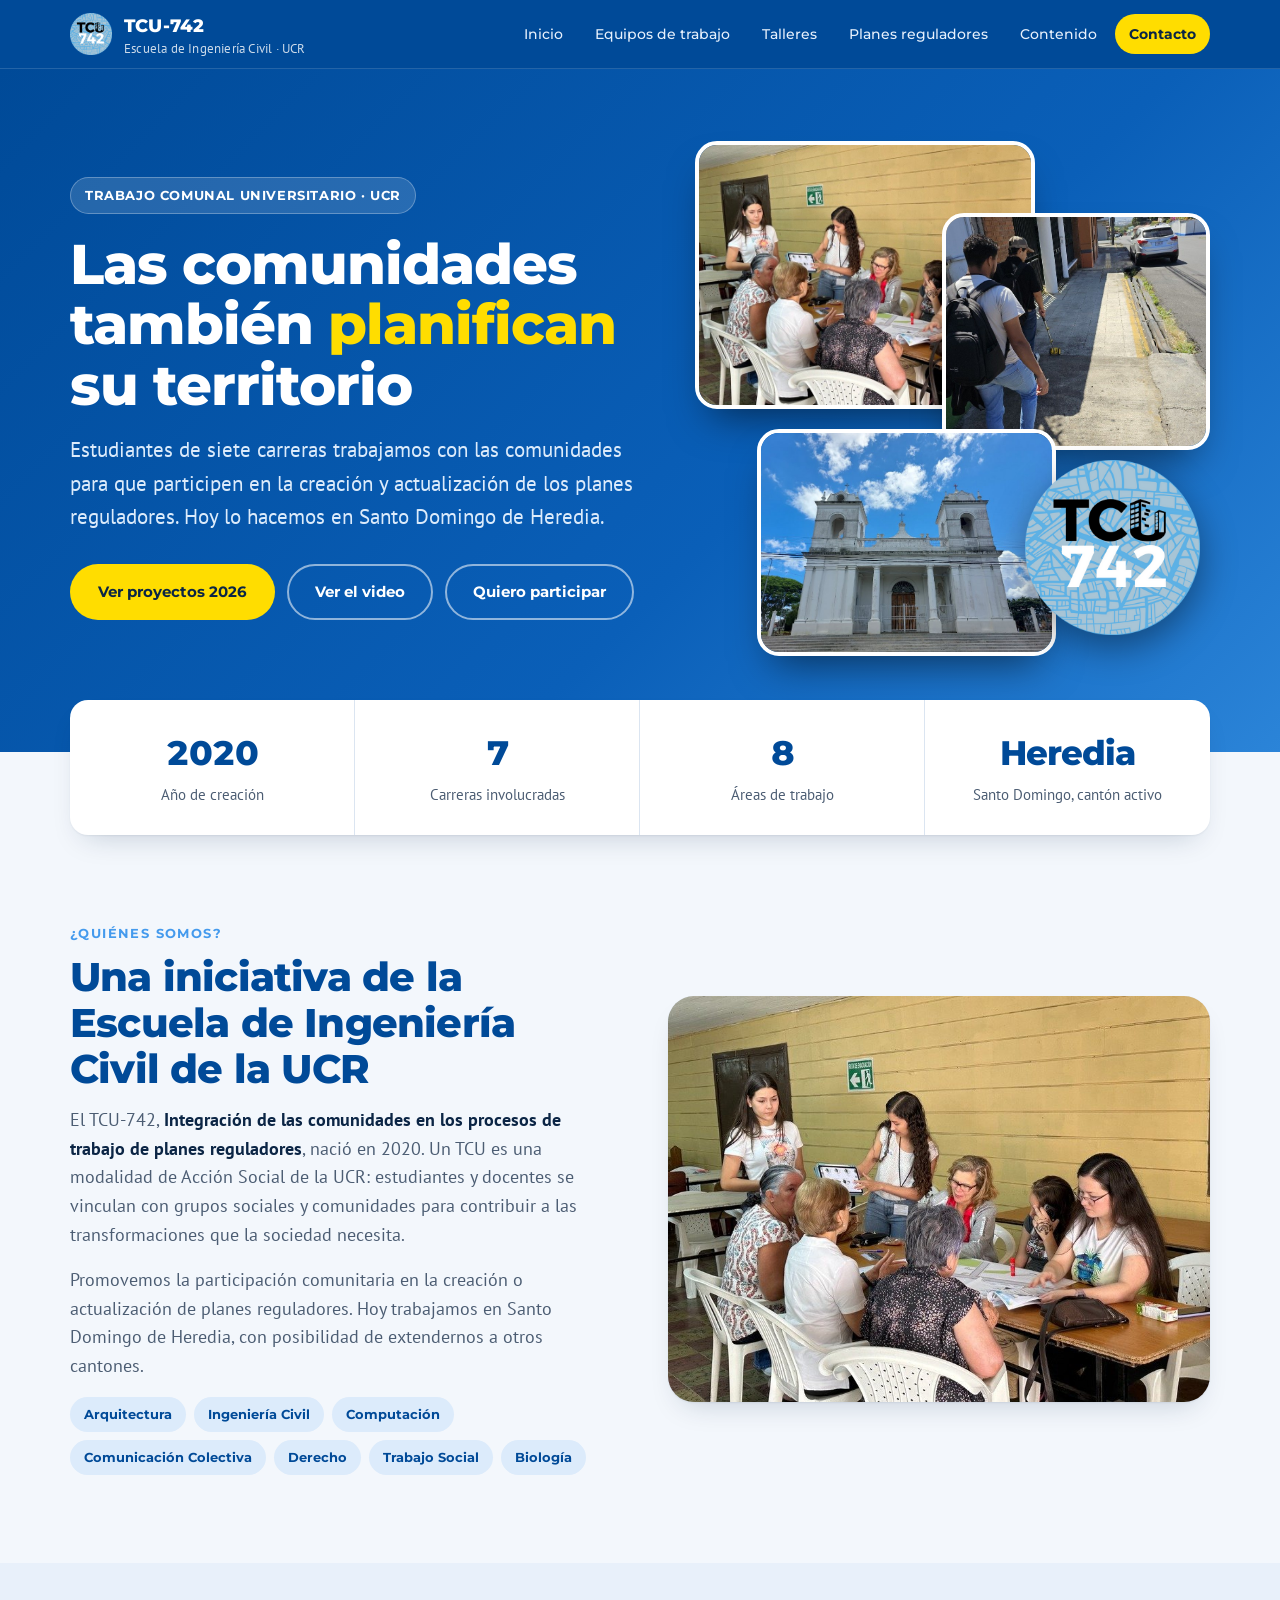
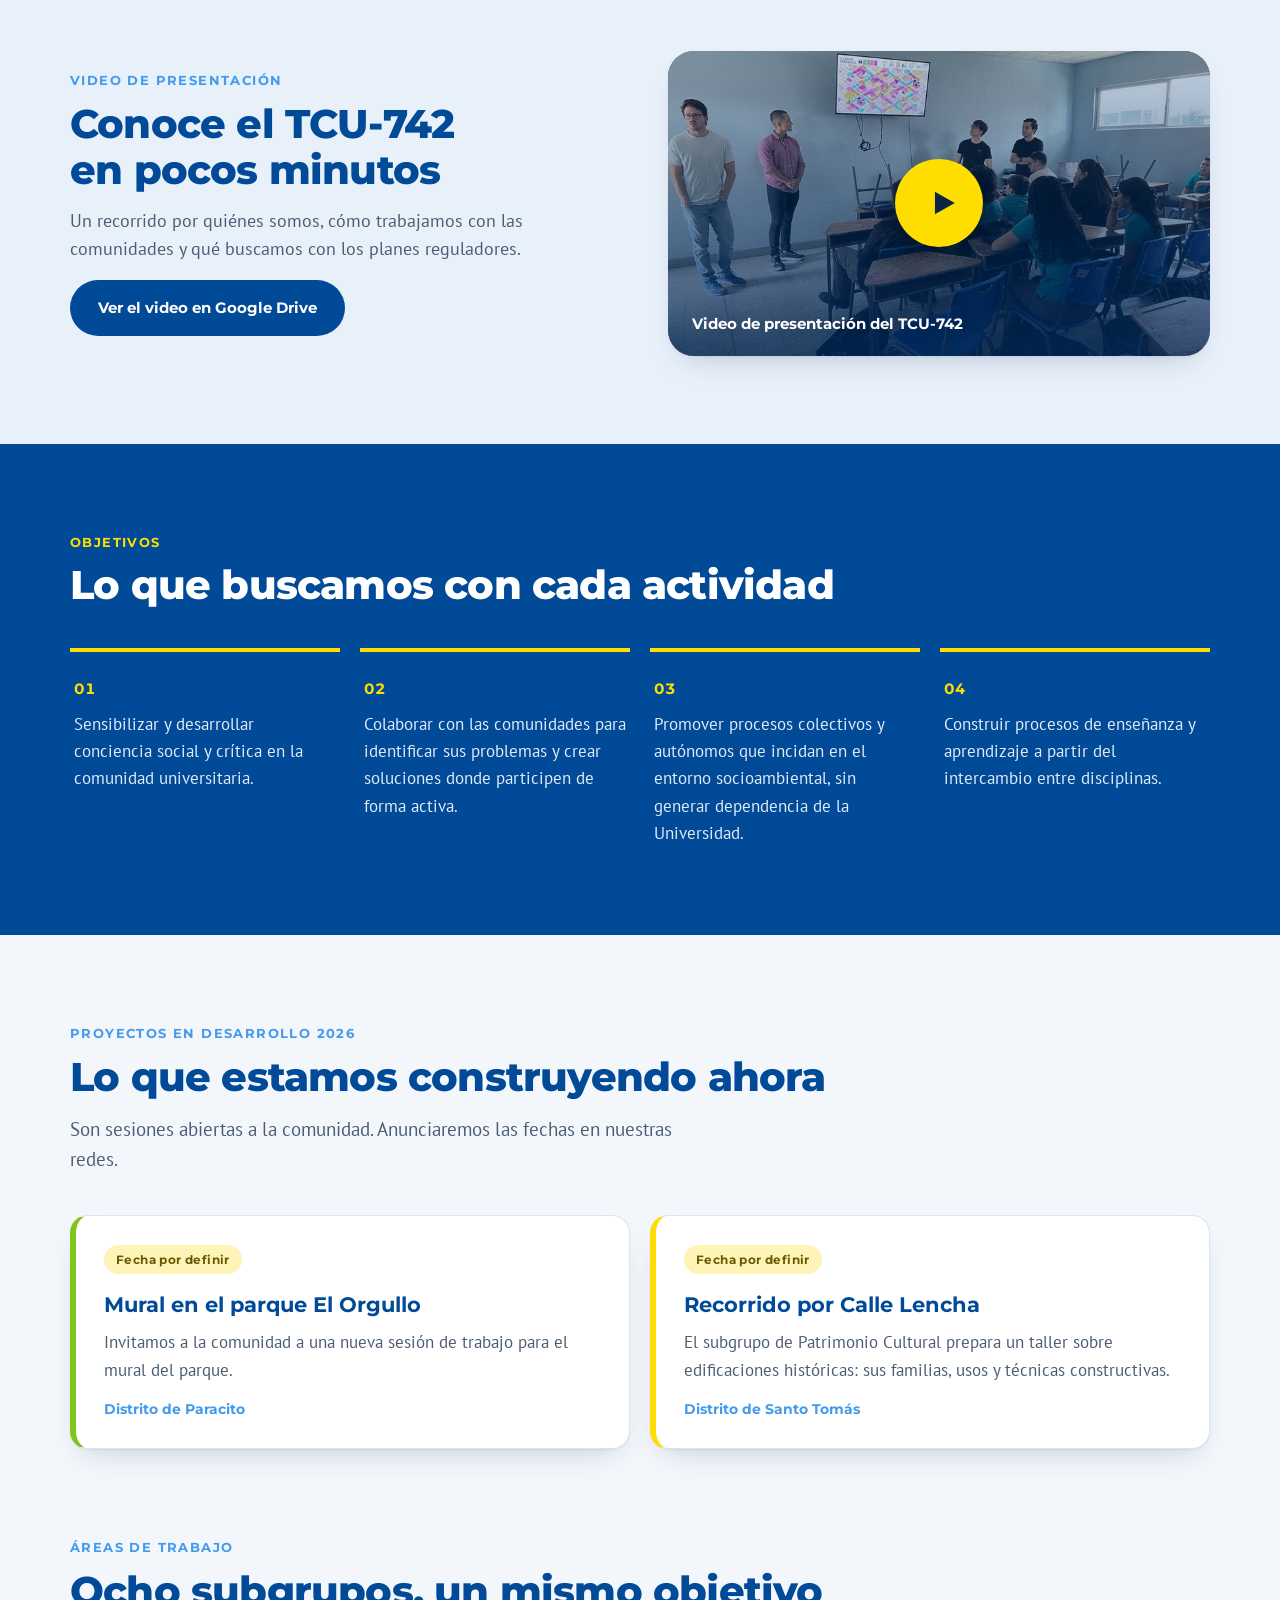
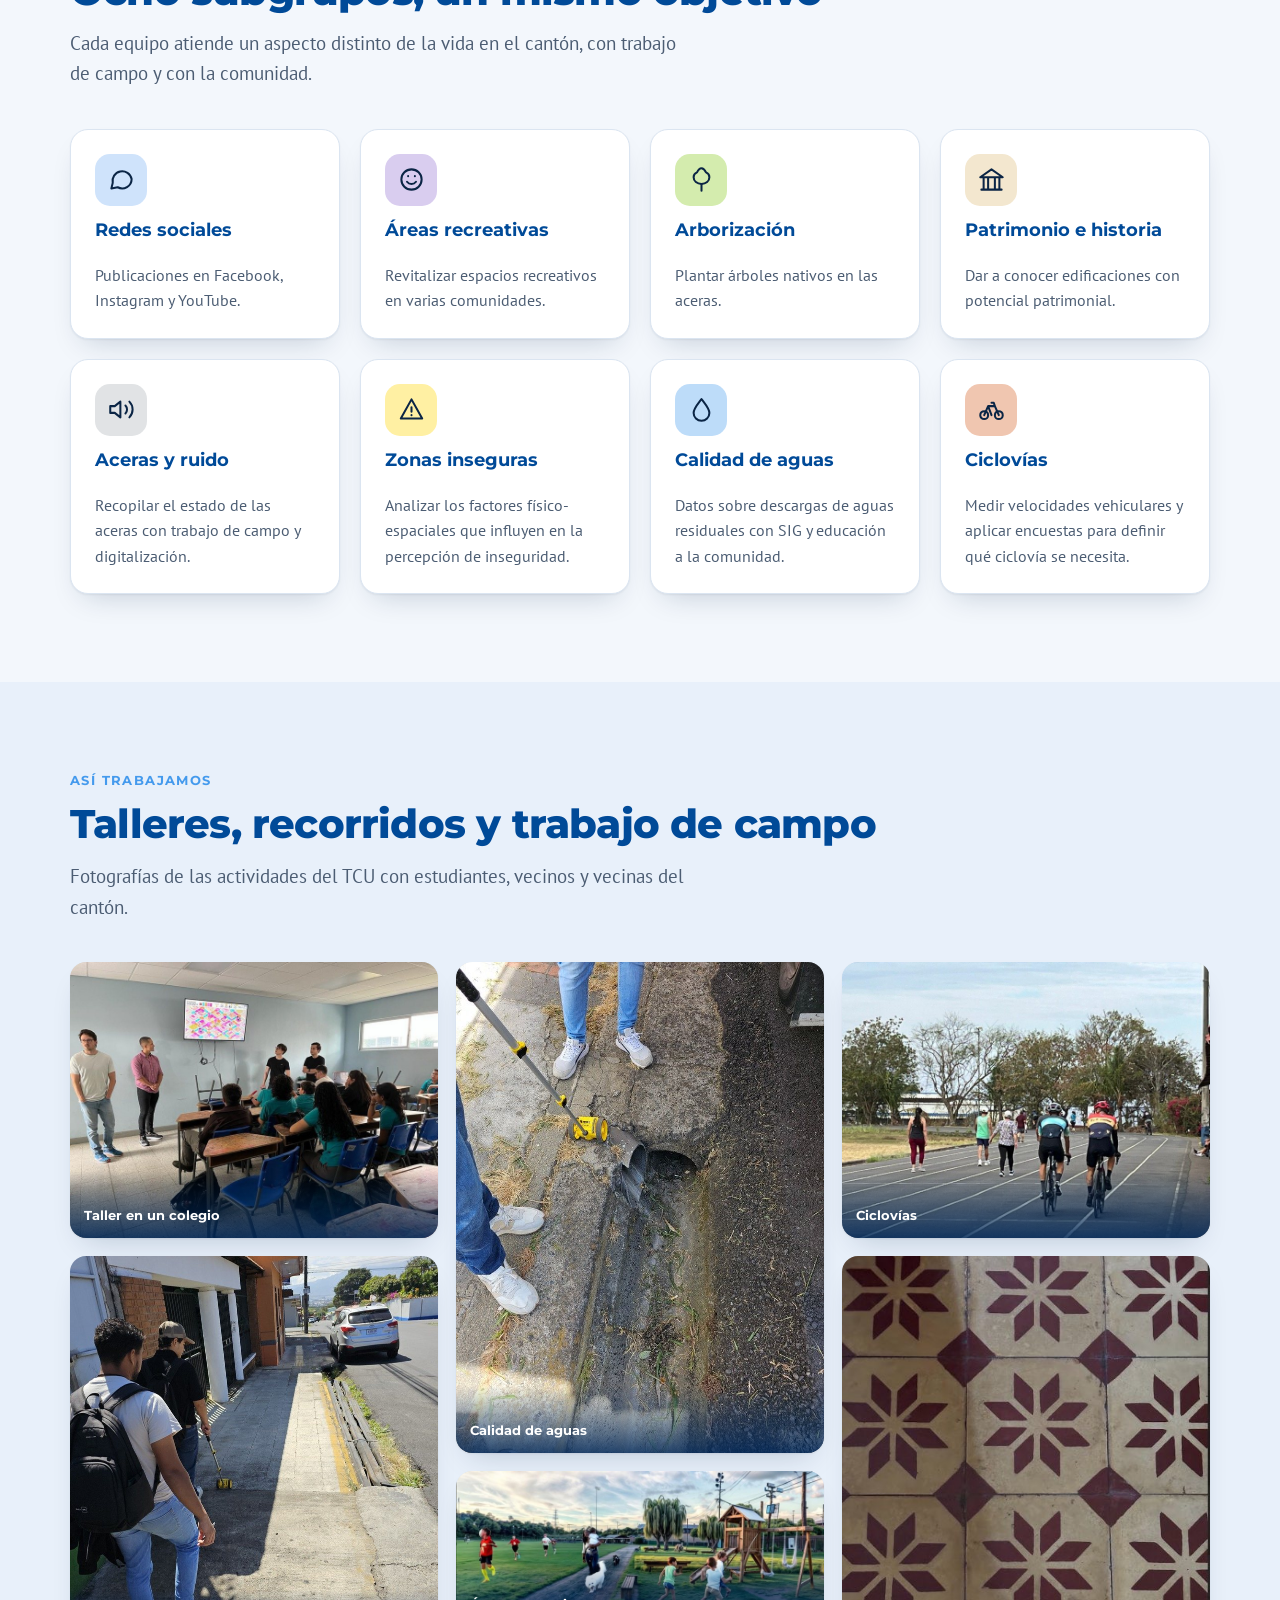
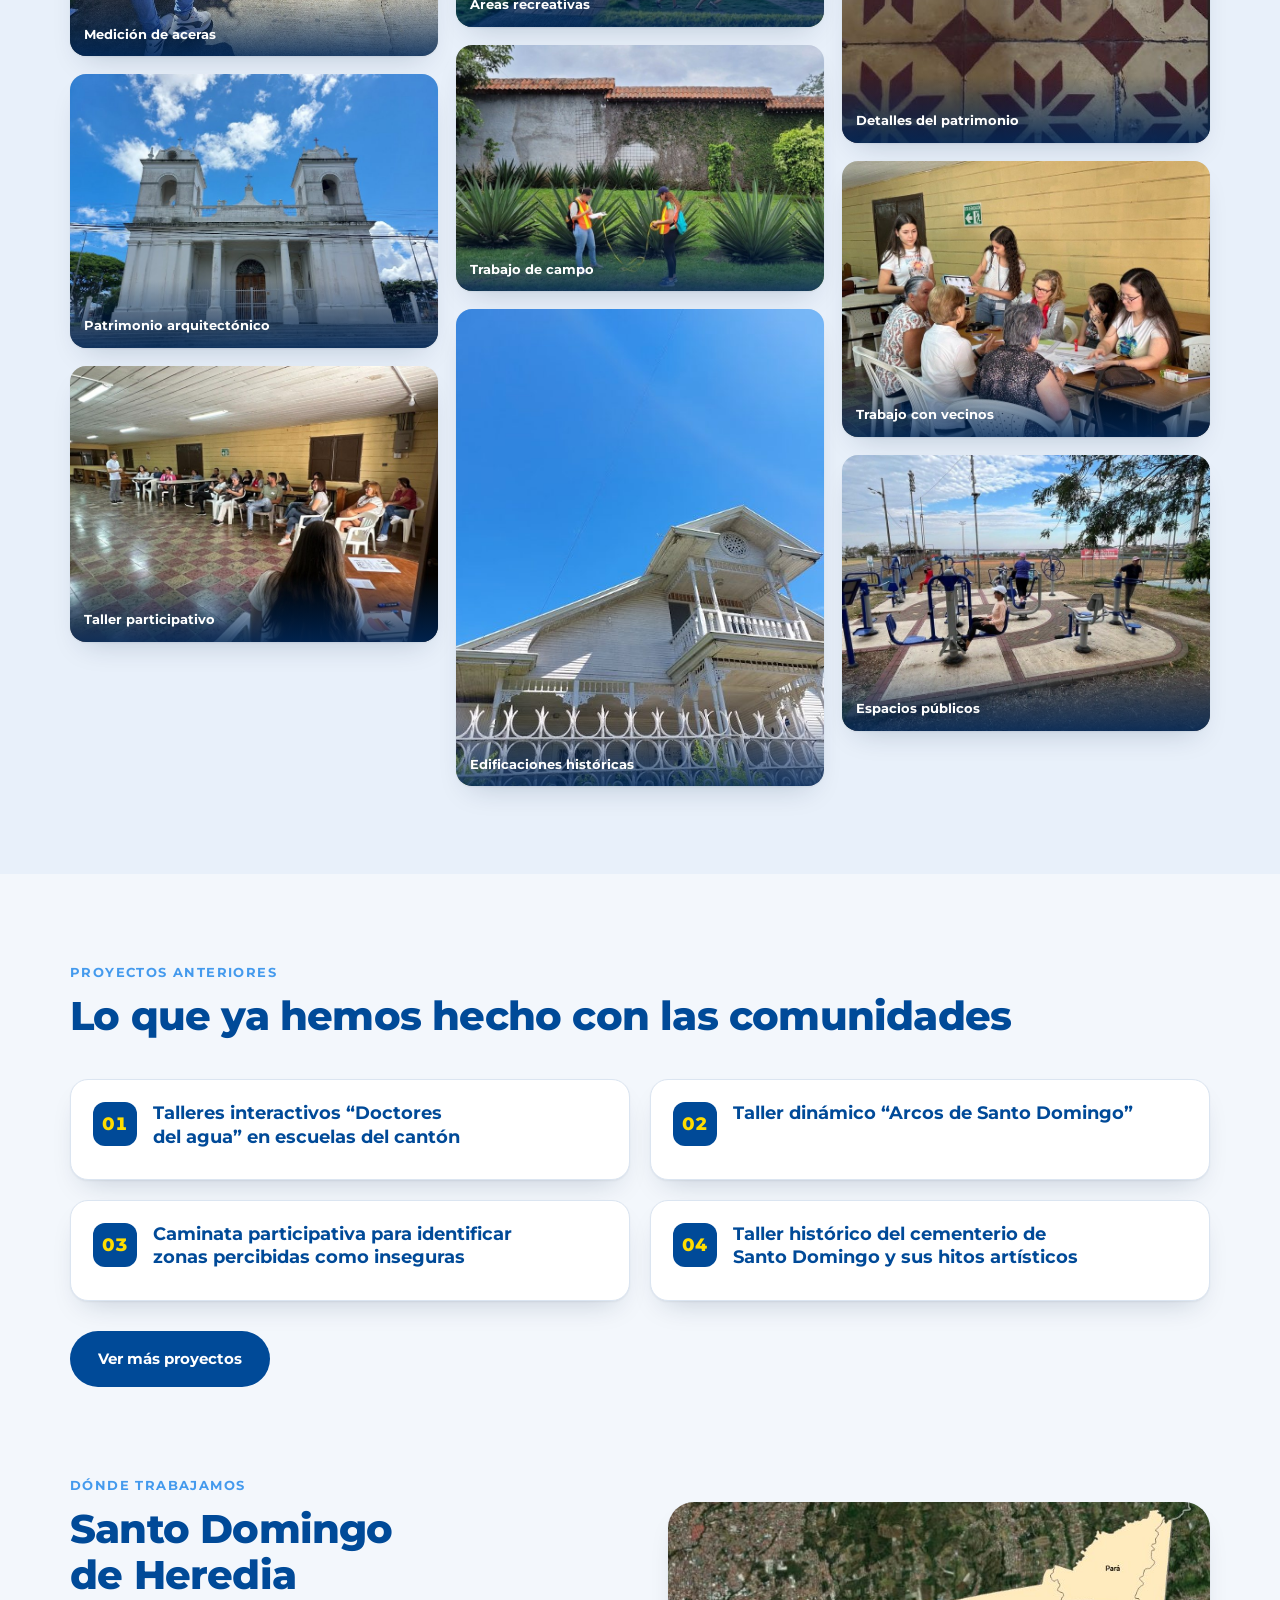
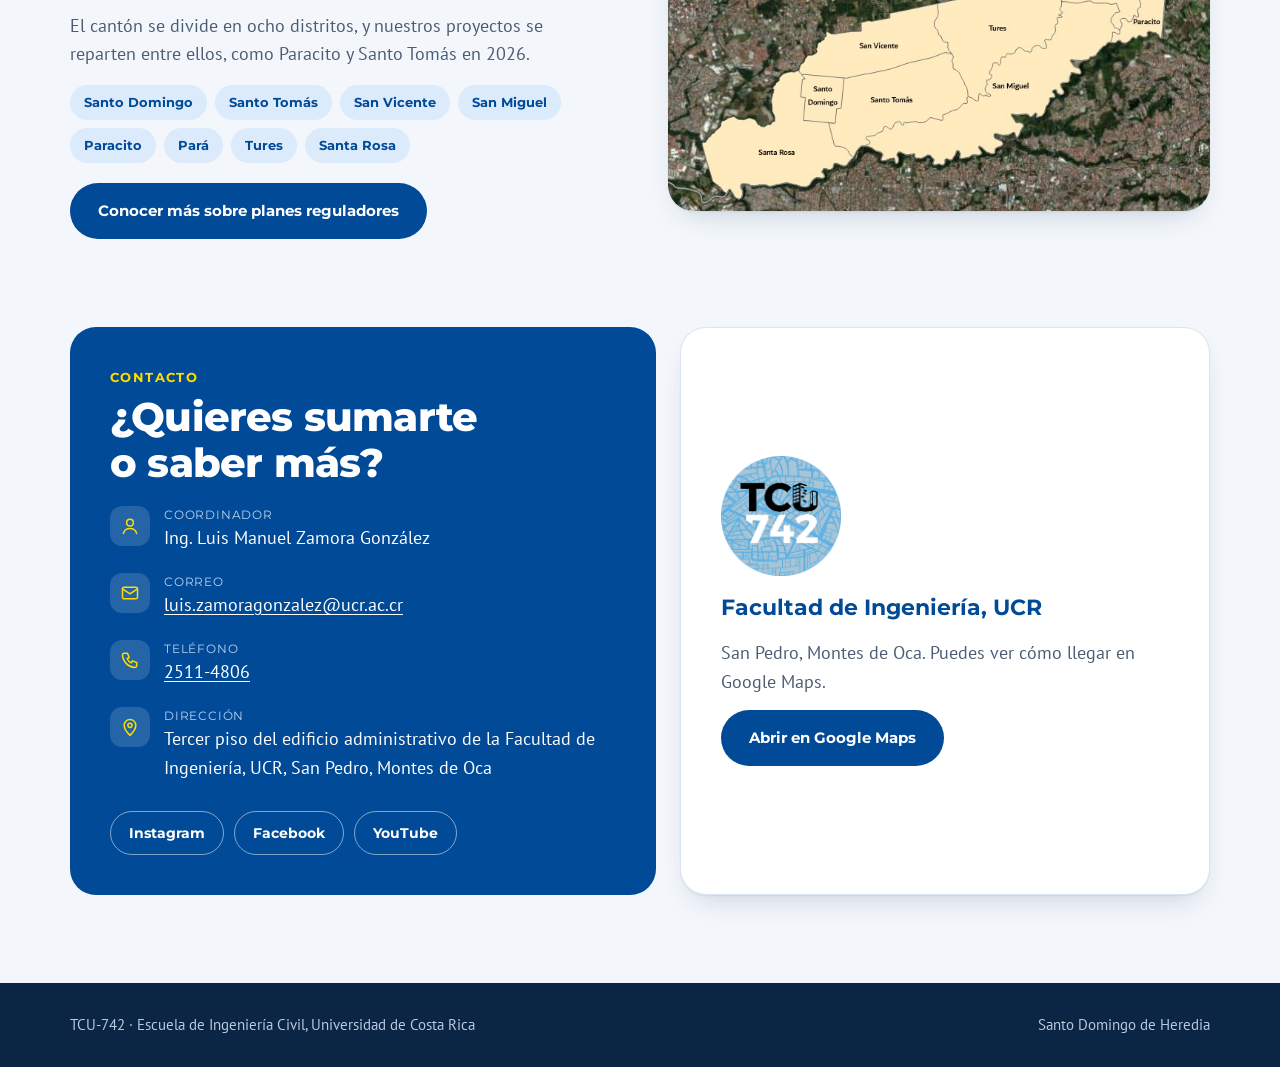
==== index.html @ a198d47a "Add files via upload" ====
<!DOCTYPE html>
<html lang="es">
<head>
<meta charset="utf-8">
<meta name="viewport" content="width=device-width, initial-scale=1">
<title>TCU-742 Planes reguladores</title>
<meta name="description" content="Trabajo Comunal Universitario de la Escuela de Ingeniería Civil de la UCR para integrar a las comunidades en los planes reguladores de Santo Domingo de Heredia.">
<link rel="icon" type="image/png" href="img/favicon.png">
<link rel="preconnect" href="https://fonts.googleapis.com">
<link rel="preconnect" href="https://fonts.gstatic.com" crossorigin>
<link href="https://fonts.googleapis.com/css2?family=Montserrat:wght@500;700;800&family=PT+Sans:wght@400;700&display=swap" rel="stylesheet">
<link rel="stylesheet" href="css/sitio.css">
</head>
<body>

<header class="nav">
  <div class="wrap">
    <a href="#inicio" class="brand">
      <img src="img/logo-tcu742.png" alt="Logo del TCU-742">
      <span>TCU-742<small>Escuela de Ingeniería Civil · UCR</small></span>
    </a>
    <button class="burger" aria-label="Abrir o cerrar el menú" aria-controls="menu" onclick="document.getElementById('menu').classList.toggle('abierto')">☰</button>
    <nav class="links" id="menu" aria-label="Principal">
      <a href="index.html" aria-current="page">Inicio</a>
      <a href="equipos.html">Equipos de trabajo</a>
      <a href="talleres.html">Talleres</a>
      <a href="planes-reguladores.html">Planes reguladores</a>
      <a href="contenido.html">Contenido</a>
      <a href="#contacto" class="cta">Contacto</a>
    </nav>
  </div>
</header>

<main id="inicio">

  <div class="hero">
    <div class="wrap grid">
      <div>
        <span class="etiqueta">Trabajo Comunal Universitario · UCR</span>
        <h1>Las comunidades también <span>planifican</span> su territorio</h1>
        <p class="lead">Estudiantes de siete carreras trabajamos con las comunidades para que participen en la creación y actualización de los planes reguladores. Hoy lo hacemos en Santo Domingo de Heredia.</p>
        <div class="acciones">
          <a class="btn amarillo" href="#proyectos">Ver proyectos 2026</a>
          <a class="btn borde" href="#video">Ver el video</a>
          <a class="btn borde" href="#contacto">Quiero participar</a>
        </div>
      </div>
      <div class="collage" aria-hidden="true">
        <img class="f f1" src="img/taller-comunidad.jpg" alt="">
        <img class="f f2" src="img/aceras-medicion.jpg" alt="">
        <img class="f f3" src="img/iglesia.jpg" alt="">
        <img class="sello" src="img/logo-tcu742.png" alt="">
      </div>
    </div>
  </div>

  <div class="cifras">
    <div class="wrap">
      <div class="cifra"><b>2020</b><span>Año de creación</span></div>
      <div class="cifra"><b>7</b><span>Carreras involucradas</span></div>
      <div class="cifra"><b>8</b><span>Áreas de trabajo</span></div>
      <div class="cifra"><b>Heredia</b><span>Santo Domingo, cantón activo</span></div>
    </div>
  </div>

  <section id="quienes">
    <div class="wrap dos">
      <div>
        <div class="ojo">¿Quiénes somos?</div>
        <h2>Una iniciativa de la Escuela de Ingeniería Civil de la UCR</h2>
        <p>El TCU-742, <strong>Integración de las comunidades en los procesos de trabajo de planes reguladores</strong>, nació en 2020. Un TCU es una modalidad de Acción Social de la UCR: estudiantes y docentes se vinculan con grupos sociales y comunidades para contribuir a las transformaciones que la sociedad necesita.</p>
        <p>Promovemos la participación comunitaria en la creación o actualización de planes reguladores. Hoy trabajamos en Santo Domingo de Heredia, con posibilidad de extendernos a otros cantones.</p>
        <div class="chips">
          <span class="chip">Arquitectura</span><span class="chip">Ingeniería Civil</span><span class="chip">Computación</span><span class="chip">Comunicación Colectiva</span><span class="chip">Derecho</span><span class="chip">Trabajo Social</span><span class="chip">Biología</span>
        </div>
      </div>
      <div class="fotogrande"><img src="img/taller-comunidad.jpg" alt="Estudiantes del TCU trabajando en una mesa con vecinos de la comunidad" loading="lazy"></div>
    </div>
  </section>

  <section class="video" id="video">
    <div class="wrap dos">
      <div>
        <div class="ojo">Video de presentación</div>
        <h2>Conoce el TCU-742 en pocos minutos</h2>
        <p>Un recorrido por quiénes somos, cómo trabajamos con las comunidades y qué buscamos con los planes reguladores.</p>
        <a class="btn azul" href="https://drive.google.com/file/d/1j2CN5TJUdr0VYqw5EC4DVqB-M1Z2Fuxt/view?usp=drive_link">Ver el video en Google Drive</a>
      </div>
      <a class="videobox" href="https://drive.google.com/file/d/1j2CN5TJUdr0VYqw5EC4DVqB-M1Z2Fuxt/view?usp=drive_link" aria-label="Ver el video de presentación en Google Drive">
        <img src="img/taller-colegio.jpg" alt="" loading="lazy">
        <span class="play"><svg viewBox="0 0 24 24"><path d="M7 4v16l14-8z"/></svg></span>
        <span class="pie">Video de presentación del TCU-742</span>
      </a>
    </div>
  </section>

  <section class="objetivos" id="objetivos">
    <div class="wrap">
      <div class="cabeza">
        <div class="ojo">Objetivos</div>
        <h2>Lo que buscamos con cada actividad</h2>
      </div>
      <div class="rejilla c4">
        <div class="obj"><b>01</b><p>Sensibilizar y desarrollar conciencia social y crítica en la comunidad universitaria.</p></div>
        <div class="obj"><b>02</b><p>Colaborar con las comunidades para identificar sus problemas y crear soluciones donde participen de forma activa.</p></div>
        <div class="obj"><b>03</b><p>Promover procesos colectivos y autónomos que incidan en el entorno socioambiental, sin generar dependencia de la Universidad.</p></div>
        <div class="obj"><b>04</b><p>Construir procesos de enseñanza y aprendizaje a partir del intercambio entre disciplinas.</p></div>
      </div>
    </div>
  </section>

  <section id="proyectos">
    <div class="wrap">
      <div class="cabeza">
        <div class="ojo">Proyectos en desarrollo 2026</div>
        <h2>Lo que estamos construyendo ahora</h2>
        <p class="sub">Son sesiones abiertas a la comunidad. Anunciaremos las fechas en nuestras redes.</p>
      </div>
      <div class="rejilla c2">
        <article class="tarjeta proy">
          <span class="estado">Fecha por definir</span>
          <h3>Mural en el parque El Orgullo</h3>
          <p>Invitamos a la comunidad a una nueva sesión de trabajo para el mural del parque.</p>
          <div class="donde">Distrito de Paracito</div>
        </article>
        <article class="tarjeta proy">
          <span class="estado">Fecha por definir</span>
          <h3>Recorrido por Calle Lencha</h3>
          <p>El subgrupo de Patrimonio Cultural prepara un taller sobre edificaciones históricas: sus familias, usos y técnicas constructivas.</p>
          <div class="donde">Distrito de Santo Tomás</div>
        </article>
      </div>
    </div>
  </section>

  <section id="areas" style="padding-top:0">
    <div class="wrap">
      <div class="cabeza">
        <div class="ojo">Áreas de trabajo</div>
        <h2>Ocho subgrupos, un mismo objetivo</h2>
        <p class="sub">Cada equipo atiende un aspecto distinto de la vida en el cantón, con trabajo de campo y con la comunidad.</p>
      </div>
      <div class="rejilla c4">
        <article class="tarjeta area"><div class="ico k-azul"><svg viewBox="0 0 24 24"><path d="M21 11.5a8.4 8.4 0 0 1-12.4 7.4L3 20l1.2-5A8.5 8.5 0 1 1 21 11.5z"/></svg></div><h3>Redes sociales</h3><p>Publicaciones en Facebook, Instagram y YouTube.</p></article>
        <article class="tarjeta area"><div class="ico k-morado"><svg viewBox="0 0 24 24"><circle cx="12" cy="12" r="9"/><path d="M8 14s1.5 2 4 2 4-2 4-2M9 9h.01M15 9h.01"/></svg></div><h3>Áreas recreativas</h3><p>Revitalizar espacios recreativos en varias comunidades.</p></article>
        <article class="tarjeta area"><div class="ico k-verde"><svg viewBox="0 0 24 24"><path d="M12 22v-6"/><path d="M12 16c-4 0-7-2.5-7-6 0-2 1.3-3.6 3-4.3C9 3.5 10.3 2 12 2s3 1.5 4 3.7c1.7.7 3 2.3 3 4.3 0 3.5-3 6-7 6z"/></svg></div><h3>Arborización</h3><p>Plantar árboles nativos en las aceras.</p></article>
        <article class="tarjeta area"><div class="ico k-crema"><svg viewBox="0 0 24 24"><path d="M3 21h18M5 21V10m4 11V10m6 11V10m4 11V10M2 10l10-7 10 7z"/></svg></div><h3>Patrimonio e historia</h3><p>Dar a conocer edificaciones con potencial patrimonial.</p></article>
        <article class="tarjeta area"><div class="ico k-gris"><svg viewBox="0 0 24 24"><path d="M11 5 6 9H2v6h4l5 4z"/><path d="M15.5 8.5a5 5 0 0 1 0 7M19 5a10 10 0 0 1 0 14"/></svg></div><h3>Aceras y ruido</h3><p>Recopilar el estado de las aceras con trabajo de campo y digitalización.</p></article>
        <article class="tarjeta area"><div class="ico k-amarillo"><svg viewBox="0 0 24 24"><path d="M12 3 2.5 20h19z"/><path d="M12 10v4M12 17h.01"/></svg></div><h3>Zonas inseguras</h3><p>Analizar los factores físico-espaciales que influyen en la percepción de inseguridad.</p></article>
        <article class="tarjeta area"><div class="ico k-celeste"><svg viewBox="0 0 24 24"><path d="M12 2.7C8 8 5 11.2 5 15a7 7 0 0 0 14 0c0-3.8-3-7-7-12.3z"/></svg></div><h3>Calidad de aguas</h3><p>Datos sobre descargas de aguas residuales con SIG y educación a la comunidad.</p></article>
        <article class="tarjeta area"><div class="ico k-terracota"><svg viewBox="0 0 24 24"><circle cx="5.5" cy="17" r="3.5"/><circle cx="18.5" cy="17" r="3.5"/><path d="M5.5 17 9 9h6l3.5 8M9 9l3 8M15 9l-1-3h-2"/></svg></div><h3>Ciclovías</h3><p>Medir velocidades vehiculares y aplicar encuestas para definir qué ciclovía se necesita.</p></article>
      </div>
    </div>
  </section>

  <section class="galeria" id="galeria">
    <div class="wrap">
      <div class="cabeza">
        <div class="ojo">Así trabajamos</div>
        <h2>Talleres, recorridos y trabajo de campo</h2>
        <p class="sub">Fotografías de las actividades del TCU con estudiantes, vecinos y vecinas del cantón.</p>
      </div>
      <div class="mosaico">
        <figure class="foto"><img src="img/taller-colegio.jpg" alt="Estudiantes del TCU presentando en un aula de colegio" loading="lazy"><figcaption>Taller en un colegio</figcaption></figure>
        <figure class="foto"><img src="img/aceras-medicion.jpg" alt="Estudiantes midiendo una acera con una rueda de medición" loading="lazy"><figcaption>Medición de aceras</figcaption></figure>
        <figure class="foto"><img src="img/iglesia.jpg" alt="Fachada de una iglesia blanca de dos torres" loading="lazy"><figcaption>Patrimonio arquitectónico</figcaption></figure>
        <figure class="foto"><img src="img/salon-comunal.jpg" alt="Salón comunal con participantes sentados en mesas" loading="lazy"><figcaption>Taller participativo</figcaption></figure>
        <figure class="foto"><img src="img/aguas-inspeccion.jpg" alt="Inspección en campo de una descarga de aguas residuales" loading="lazy"><figcaption>Calidad de aguas</figcaption></figure>
        <figure class="foto"><img src="img/parque-juegos.jpg" alt="Niños y familias jugando en un parque con zona de juegos" loading="lazy"><figcaption>Áreas recreativas</figcaption></figure>
        <figure class="foto"><img src="img/campo-vecinos.jpg" alt="Dos personas con chaleco naranja trabajando en un jardín" loading="lazy"><figcaption>Trabajo de campo</figcaption></figure>
        <figure class="foto"><img src="img/casa-blanca.jpg" alt="Casa de madera blanca con balcón y verja" loading="lazy"><figcaption>Edificaciones históricas</figcaption></figure>
        <figure class="foto"><img src="img/ciclovia-pista.jpg" alt="Ciclistas y caminantes en una pista" loading="lazy"><figcaption>Ciclovías</figcaption></figure>
        <figure class="foto"><img src="img/azulejos.jpg" alt="Piso de mosaicos antiguos con diseño de estrella" loading="lazy"><figcaption>Detalles del patrimonio</figcaption></figure>
        <figure class="foto"><img src="img/taller-comunidad.jpg" alt="Estudiantes y vecinas trabajando alrededor de una mesa" loading="lazy"><figcaption>Trabajo con vecinos</figcaption></figure>
        <figure class="foto"><img src="img/parque-gimnasio.jpg" alt="Parque con máquinas de ejercicio al aire libre" loading="lazy"><figcaption>Espacios públicos</figcaption></figure>
      </div>
    </div>
  </section>

  <section id="anteriores">
    <div class="wrap">
      <div class="cabeza">
        <div class="ojo">Proyectos anteriores</div>
        <h2>Lo que ya hemos hecho con las comunidades</h2>
      </div>
      <div class="rejilla c2">
        <article class="tarjeta previo"><span class="num">01</span><h3>Talleres interactivos “Doctores del agua” en escuelas del cantón</h3></article>
        <article class="tarjeta previo"><span class="num">02</span><h3>Taller dinámico “Arcos de Santo Domingo”</h3></article>
        <article class="tarjeta previo"><span class="num">03</span><h3>Caminata participativa para identificar zonas percibidas como inseguras</h3></article>
        <article class="tarjeta previo"><span class="num">04</span><h3>Taller histórico del cementerio de Santo Domingo y sus hitos artísticos</h3></article>
      </div>
      <div class="mas"><a class="btn azul" href="talleres.html">Ver más proyectos</a></div>
    </div>
  </section>

  <section id="planes" style="padding-top:0">
    <div class="wrap dos">
      <div>
        <div class="ojo">Dónde trabajamos</div>
        <h2>Santo Domingo de Heredia</h2>
        <p>El cantón se divide en ocho distritos, y nuestros proyectos se reparten entre ellos, como Paracito y Santo Tomás en 2026.</p>
        <div class="distritos">
          <span class="chip">Santo Domingo</span><span class="chip">Santo Tomás</span><span class="chip">San Vicente</span><span class="chip">San Miguel</span><span class="chip">Paracito</span><span class="chip">Pará</span><span class="chip">Tures</span><span class="chip">Santa Rosa</span>
        </div>
        <a class="btn azul" href="planes-reguladores.html">Conocer más sobre planes reguladores</a>
      </div>
      <div class="mapa"><img src="img/mapa-canton.jpg" alt="Mapa satelital del cantón de Santo Domingo con sus distritos" loading="lazy"></div>
    </div>
  </section>

  <section id="contacto" style="padding-top:0">
    <div class="wrap contacto">
      <div class="info">
        <div class="ojo">Contacto</div>
        <h2>¿Quieres sumarte o saber más?</h2>
        <div class="fila"><span class="pt"><svg viewBox="0 0 24 24"><circle cx="12" cy="8" r="4"/><path d="M4 21c1-4 4-6 8-6s7 2 8 6"/></svg></span><div><small>Coordinador</small>Ing. Luis Manuel Zamora González</div></div>
        <div class="fila"><span class="pt"><svg viewBox="0 0 24 24"><rect x="3" y="5" width="18" height="14" rx="2"/><path d="m3 7 9 6 9-6"/></svg></span><div><small>Correo</small><a href="mailto:luis.zamoragonzalez@ucr.ac.cr">luis.zamoragonzalez@ucr.ac.cr</a></div></div>
        <div class="fila"><span class="pt"><svg viewBox="0 0 24 24"><path d="M5 4h4l2 5-2.5 1.5a11 11 0 0 0 5 5L15 13l5 2v4a2 2 0 0 1-2 2A16 16 0 0 1 3 6a2 2 0 0 1 2-2z"/></svg></span><div><small>Teléfono</small><a href="tel:+50625114806">2511-4806</a></div></div>
        <div class="fila"><span class="pt"><svg viewBox="0 0 24 24"><path d="M12 22s7-6.3 7-12a7 7 0 0 0-14 0c0 5.7 7 12 7 12z"/><circle cx="12" cy="10" r="2.5"/></svg></span><div><small>Dirección</small>Tercer piso del edificio administrativo de la Facultad de Ingeniería, UCR, San Pedro, Montes de Oca</div></div>
        <div class="redes">
          <a href="http://www.instagram.com/tcu742/">Instagram</a>
          <a href="https://www.facebook.com/TCU742/">Facebook</a>
          <a href="http://www.youtube.com/@tcu742-escuelaingenieriaci2">YouTube</a>
        </div>
      </div>
      <div class="ubicacion">
        <img src="img/logo-tcu742.png" alt="Logo del TCU-742" loading="lazy">
        <h3>Facultad de Ingeniería, UCR</h3>
        <p>San Pedro, Montes de Oca. Puedes ver cómo llegar en Google Maps.</p>
        <div><a class="btn azul" href="https://www.google.com/maps/search/?api=1&amp;query=Facultad+de+Ingenier%C3%ADa+Universidad+de+Costa+Rica">Abrir en Google Maps</a></div>
      </div>
    </div>
  </section>
</main>

<footer>
  <div class="wrap">
    <span>TCU-742 · Escuela de Ingeniería Civil, Universidad de Costa Rica</span>
    <span>Santo Domingo de Heredia</span>
  </div>
</footer>

<script>
  document.querySelectorAll('#menu a').forEach(function(a){a.addEventListener('click',function(){document.getElementById('menu').classList.remove('abierto')})});
</script>
</body>
</html>
---- css/sitio.css ----
/* Plan: paleta oficial del TCU (azul, celeste, amarillo, verde, gris).
     Diseño: portada azul con fotos reales, secciones claras con tarjetas, galería en mosaico. */
  :root{
    --azul:#004A98;
    --celeste:#449AED;
    --amarillo:#FFDD00;
    --verde:#80C41C;
    --gris:#A0A5A8;
    --tinta:#0b2545;
    --suave:#4c5d73;
    --fondo:#f3f7fc;
    --tarjeta:#ffffff;
    --linea:#dbe5f1;
    --display:"Montserrat",system-ui,-apple-system,"Segoe UI",sans-serif;
    --cuerpo:"PT Sans",system-ui,-apple-system,"Segoe UI",sans-serif;
    --radio:18px;
    --sombra:0 1px 2px rgba(11,37,69,.06),0 14px 30px -14px rgba(11,37,69,.22);
    color-scheme:light;
  }
  *{box-sizing:border-box;margin:0;padding:0}
  html{scroll-behavior:smooth;scroll-padding-top:84px}
  body{font-family:var(--cuerpo);font-size:18px;color:var(--tinta);background:var(--fondo);line-height:1.6;-webkit-font-smoothing:antialiased}
  img{max-width:100%;display:block}
  a{color:inherit;text-decoration:none}
  a:focus-visible,button:focus-visible{outline:3px solid var(--amarillo);outline-offset:3px;border-radius:6px}
  .wrap{width:min(1140px,100% - 32px);margin-inline:auto}
  h1,h2,h3{font-family:var(--display);text-wrap:balance}

  /* NAV */
  .nav{position:sticky;top:0;z-index:50;background:var(--azul);border-bottom:1px solid rgba(255,255,255,.14)}
  .nav .wrap{display:flex;align-items:center;justify-content:space-between;height:68px;gap:16px}
  .brand{display:flex;align-items:center;gap:12px;color:#fff;font-family:var(--display);font-weight:800;letter-spacing:.2px}
  .brand img{width:42px;height:42px}
  .brand small{display:block;font-family:var(--cuerpo);font-weight:400;font-size:12.5px;opacity:.8;letter-spacing:.2px;line-height:1.2}
  .links{display:flex;gap:4px;align-items:center}
  .links a{color:#e6f0fc;font-family:var(--display);font-weight:500;font-size:14px;padding:9px 14px;border-radius:999px}
  .links a:hover{background:rgba(255,255,255,.14);color:#fff}
  .links a.cta{background:var(--amarillo);color:var(--tinta);font-weight:700}
  .links a.cta:hover{background:#ffe84d}
  .burger{display:none;background:none;border:0;color:#fff;font-size:28px;cursor:pointer;line-height:1}

  /* PORTADA */
  .hero{background:linear-gradient(135deg,var(--azul) 0%,#0a5fb8 60%,#2b84d8 100%);color:#fff;padding:72px 0 96px;position:relative;overflow:hidden}
  .hero::before{content:"";position:absolute;inset:0;background:url("img/logo-tcu742.png") no-repeat right -160px bottom -200px/620px;opacity:.07;pointer-events:none}
  .hero .grid{display:grid;grid-template-columns:1.05fr .95fr;gap:56px;align-items:center;position:relative}
  .etiqueta{display:inline-block;font-family:var(--display);font-size:13px;font-weight:700;letter-spacing:.6px;text-transform:uppercase;background:rgba(255,255,255,.14);border:1px solid rgba(255,255,255,.28);padding:7px 14px;border-radius:999px}
  h1{font-size:clamp(34px,5.2vw,56px);line-height:1.08;margin:20px 0 18px;letter-spacing:-1px;font-weight:800}
  h1 span{color:var(--amarillo)}
  .lead{font-size:clamp(18px,1.8vw,21px);max-width:54ch;color:#dcebfb}
  .acciones{display:flex;flex-wrap:wrap;gap:12px;margin-top:30px}
  .btn{display:inline-flex;align-items:center;gap:8px;padding:14px 26px;border-radius:999px;font-family:var(--display);font-weight:700;font-size:15px;border:2px solid transparent;transition:transform .15s,background .15s}
  .btn:hover{transform:translateY(-2px)}
  .btn.amarillo{background:var(--amarillo);color:var(--tinta)}
  .btn.amarillo:hover{background:#ffe84d}
  .btn.borde{border-color:rgba(255,255,255,.55);color:#fff}
  .btn.borde:hover{background:rgba(255,255,255,.12)}
  .collage{position:relative;aspect-ratio:1/1;max-width:520px;margin-inline:auto;width:100%}
  .collage .f{position:absolute;border-radius:22px;object-fit:cover;box-shadow:0 22px 40px -16px rgba(0,0,0,.55);border:4px solid #fff}
  .collage .f1{width:66%;height:52%;top:0;left:0}
  .collage .f2{width:52%;height:46%;top:14%;right:0}
  .collage .f3{width:58%;height:44%;bottom:0;left:12%}
  .collage .sello{position:absolute;width:34%;right:2%;bottom:4%;filter:drop-shadow(0 12px 18px rgba(0,0,0,.4))}

  /* CIFRAS */
  .cifras{margin-top:-52px;position:relative;z-index:2}
  .cifras .wrap{display:grid;grid-template-columns:repeat(4,1fr);background:var(--tarjeta);border-radius:var(--radio);box-shadow:var(--sombra);overflow:hidden}
  .cifra{padding:26px 20px;text-align:center;border-right:1px solid var(--linea)}
  .cifra:last-child{border-right:0}
  .cifra b{display:block;font-family:var(--display);font-size:34px;font-weight:800;color:var(--azul);letter-spacing:-1px;font-variant-numeric:tabular-nums}
  .cifra span{font-size:15px;color:var(--suave)}

  /* SECCIONES */
  section{padding:88px 0}
  .ojo{font-family:var(--display);font-size:13px;font-weight:700;letter-spacing:1.4px;text-transform:uppercase;color:var(--celeste)}
  h2{font-size:clamp(28px,3.6vw,40px);line-height:1.15;letter-spacing:-.8px;margin:10px 0 14px;font-weight:800;color:var(--azul)}
  .sub{color:var(--suave);max-width:62ch;font-size:19px}
  .cabeza{margin-bottom:40px}

  .dos{display:grid;grid-template-columns:1fr 1fr;gap:56px;align-items:center}
  .dos p{color:var(--suave);margin-bottom:16px}
  .dos p strong{color:var(--tinta)}
  .fotogrande{border-radius:26px;overflow:hidden;box-shadow:var(--sombra);aspect-ratio:4/3;background:var(--linea)}
  .fotogrande img{width:100%;height:100%;object-fit:cover}
  .chips{display:flex;flex-wrap:wrap;gap:8px;margin-top:6px}
  .chip{font-family:var(--display);font-size:13px;font-weight:700;padding:7px 14px;border-radius:999px;background:#dcebfb;color:var(--azul)}


  /* VIDEO */
  .video{background:#e8f0fa}
  .videobox{position:relative;display:block;border-radius:26px;overflow:hidden;box-shadow:var(--sombra);aspect-ratio:16/9;background:var(--azul)}
  .videobox img{width:100%;height:100%;object-fit:cover;opacity:.85}
  .videobox::after{content:"";position:absolute;inset:0;background:linear-gradient(to top,rgba(0,40,90,.75),rgba(0,40,90,.1))}
  .videobox .play{position:absolute;z-index:1;left:50%;top:50%;width:88px;height:88px;margin:-44px 0 0 -44px;border-radius:50%;background:var(--amarillo);display:grid;place-items:center;box-shadow:0 14px 30px rgba(0,0,0,.35);transition:transform .15s}
  .videobox:hover .play{transform:scale(1.08)}
  .videobox .play svg{width:34px;height:34px;margin-left:5px;fill:var(--tinta)}
  .videobox .pie{position:absolute;z-index:1;left:24px;right:24px;bottom:20px;color:#fff;font-family:var(--display);font-weight:700;font-size:15px}

  /* OBJETIVOS */
  .objetivos{background:var(--azul);color:#fff}
  .objetivos h2{color:#fff}
  .objetivos .ojo{color:var(--amarillo)}
  .objetivos .sub{color:#c9dcf3}
  .rejilla{display:grid;gap:20px}
  .c4{grid-template-columns:repeat(4,1fr)}
  .c2{grid-template-columns:repeat(2,1fr)}
  .obj{border-top:4px solid var(--amarillo);padding:22px 4px 0}
  .obj b{font-family:var(--display);font-size:15px;color:var(--amarillo);font-variant-numeric:tabular-nums}
  .obj p{margin-top:8px;color:#e1ecf9;font-size:17px}

  /* PROYECTOS 2026 */
  .tarjeta{background:var(--tarjeta);border:1px solid var(--linea);border-radius:var(--radio);padding:28px;box-shadow:var(--sombra)}
  .tarjeta h3{font-size:21px;margin-bottom:8px;color:var(--azul)}
  .tarjeta p{color:var(--suave);font-size:17px}
  .estado{display:inline-block;font-family:var(--display);font-size:12px;font-weight:700;letter-spacing:.4px;padding:5px 12px;border-radius:999px;background:#fff4b8;color:#6b5a00;margin-bottom:14px}
  .donde{margin-top:14px;font-family:var(--display);font-size:14px;font-weight:700;color:var(--celeste)}
  .proy{border-left:6px solid var(--verde)}
  .proy:nth-child(2){border-left-color:var(--amarillo)}

  /* ÁREAS */
  .area{display:flex;flex-direction:column;gap:10px;padding:24px}
  .ico{width:52px;height:52px;border-radius:15px;display:grid;place-items:center;color:var(--tinta)}
  .ico svg{width:27px;height:27px;fill:none;stroke:currentColor;stroke-width:1.8;stroke-linecap:round;stroke-linejoin:round}
  .area h3{font-size:18px}
  .area p{font-size:16px}
  .k-azul{background:#cfe3fb}.k-morado{background:#d9cdef}.k-verde{background:#d4ecae}.k-crema{background:#f3e7cf}.k-gris{background:#e1e3e5}.k-terracota{background:#f0c6b0}.k-celeste{background:#bddcf9}.k-amarillo{background:#fff0a3}

  /* GALERÍA */
  .galeria{background:#e8f0fa}
  .mosaico{columns:3;column-gap:18px}
  .foto{break-inside:avoid;margin-bottom:18px;border-radius:16px;overflow:hidden;position:relative;background:var(--linea);box-shadow:var(--sombra)}
  .foto img{width:100%;height:auto}
  .foto figcaption{position:absolute;left:0;right:0;bottom:0;padding:34px 14px 12px;background:linear-gradient(to top,rgba(0,40,90,.85),transparent);color:#fff;font-family:var(--display);font-size:13px;font-weight:700}

  /* PROYECTOS ANTERIORES */
  .previo{display:flex;gap:16px;align-items:flex-start;padding:22px}
  .previo .num{flex:none;width:44px;height:44px;border-radius:12px;background:var(--azul);color:var(--amarillo);font-family:var(--display);font-weight:800;display:grid;place-items:center;font-variant-numeric:tabular-nums}
  .previo h3{font-size:18px;line-height:1.3;color:var(--azul)}
  .mas{margin-top:30px}
  .btn.azul{background:var(--azul);color:#fff}
  .btn.azul:hover{background:#0a5fb8}

  /* MAPA */
  .mapa{border-radius:26px;overflow:hidden;box-shadow:var(--sombra);background:var(--linea)}
  .mapa img{width:100%;height:auto}
  .distritos{display:flex;flex-wrap:wrap;gap:8px;margin:6px 0 20px}

  /* CONTACTO */
  .contacto{display:grid;grid-template-columns:1.05fr .95fr;gap:24px}
  .info{background:var(--azul);color:#fff;border-radius:26px;padding:40px}
  .info h2{color:#fff;margin-top:6px}
  .info .ojo{color:var(--amarillo)}
  .fila{display:flex;gap:14px;margin-top:20px;align-items:flex-start}
  .fila .pt{flex:none;width:40px;height:40px;border-radius:12px;background:rgba(255,255,255,.14);display:grid;place-items:center}
  .fila svg{width:20px;height:20px;fill:none;stroke:var(--amarillo);stroke-width:1.8;stroke-linecap:round;stroke-linejoin:round}
  .fila small{display:block;color:#b9d2ee;font-family:var(--display);font-size:11.5px;letter-spacing:.8px;text-transform:uppercase}
  .fila a{text-decoration:underline;text-underline-offset:3px}
  .redes{display:flex;gap:10px;flex-wrap:wrap;margin-top:28px}
  .redes a{padding:10px 18px;border-radius:999px;border:1.5px solid rgba(255,255,255,.5);font-family:var(--display);font-size:14px;font-weight:700}
  .redes a:hover{background:#fff;color:var(--azul)}
  .ubicacion{background:var(--tarjeta);border:1px solid var(--linea);border-radius:26px;padding:40px;display:flex;flex-direction:column;justify-content:center;gap:14px;box-shadow:var(--sombra)}
  .ubicacion img{width:120px;height:120px}
  .ubicacion h3{font-size:22px;color:var(--azul)}
  .ubicacion p{color:var(--suave)}

  footer{background:var(--tinta);color:#b9c9de;padding:30px 0;font-size:15px}
  footer .wrap{display:flex;justify-content:space-between;flex-wrap:wrap;gap:8px}

  @media(max-width:900px){
    body{font-size:17px}
    .hero{padding:48px 0 84px}
    .hero .grid,.dos,.contacto{grid-template-columns:1fr}
    .collage{max-width:420px}
    .c4{grid-template-columns:repeat(2,1fr)}
    .cifras .wrap{grid-template-columns:repeat(2,1fr)}
    .cifra:nth-child(2){border-right:0}
    .cifra:nth-child(-n+2){border-bottom:1px solid var(--linea)}
    .mosaico{columns:2}
    section{padding:64px 0}
    .links{display:none;position:absolute;top:68px;left:0;right:0;flex-direction:column;align-items:stretch;background:var(--azul);padding:12px 16px 18px}
    .links.abierto{display:flex}
    .burger{display:block}
    .info,.ubicacion{padding:30px 24px}
  }
  @media(max-width:560px){
    .c4,.c2{grid-template-columns:1fr}
    .mosaico{columns:1}
  }
  @media(prefers-reduced-motion:reduce){
    html{scroll-behavior:auto}
    .btn{transition:none}
  }
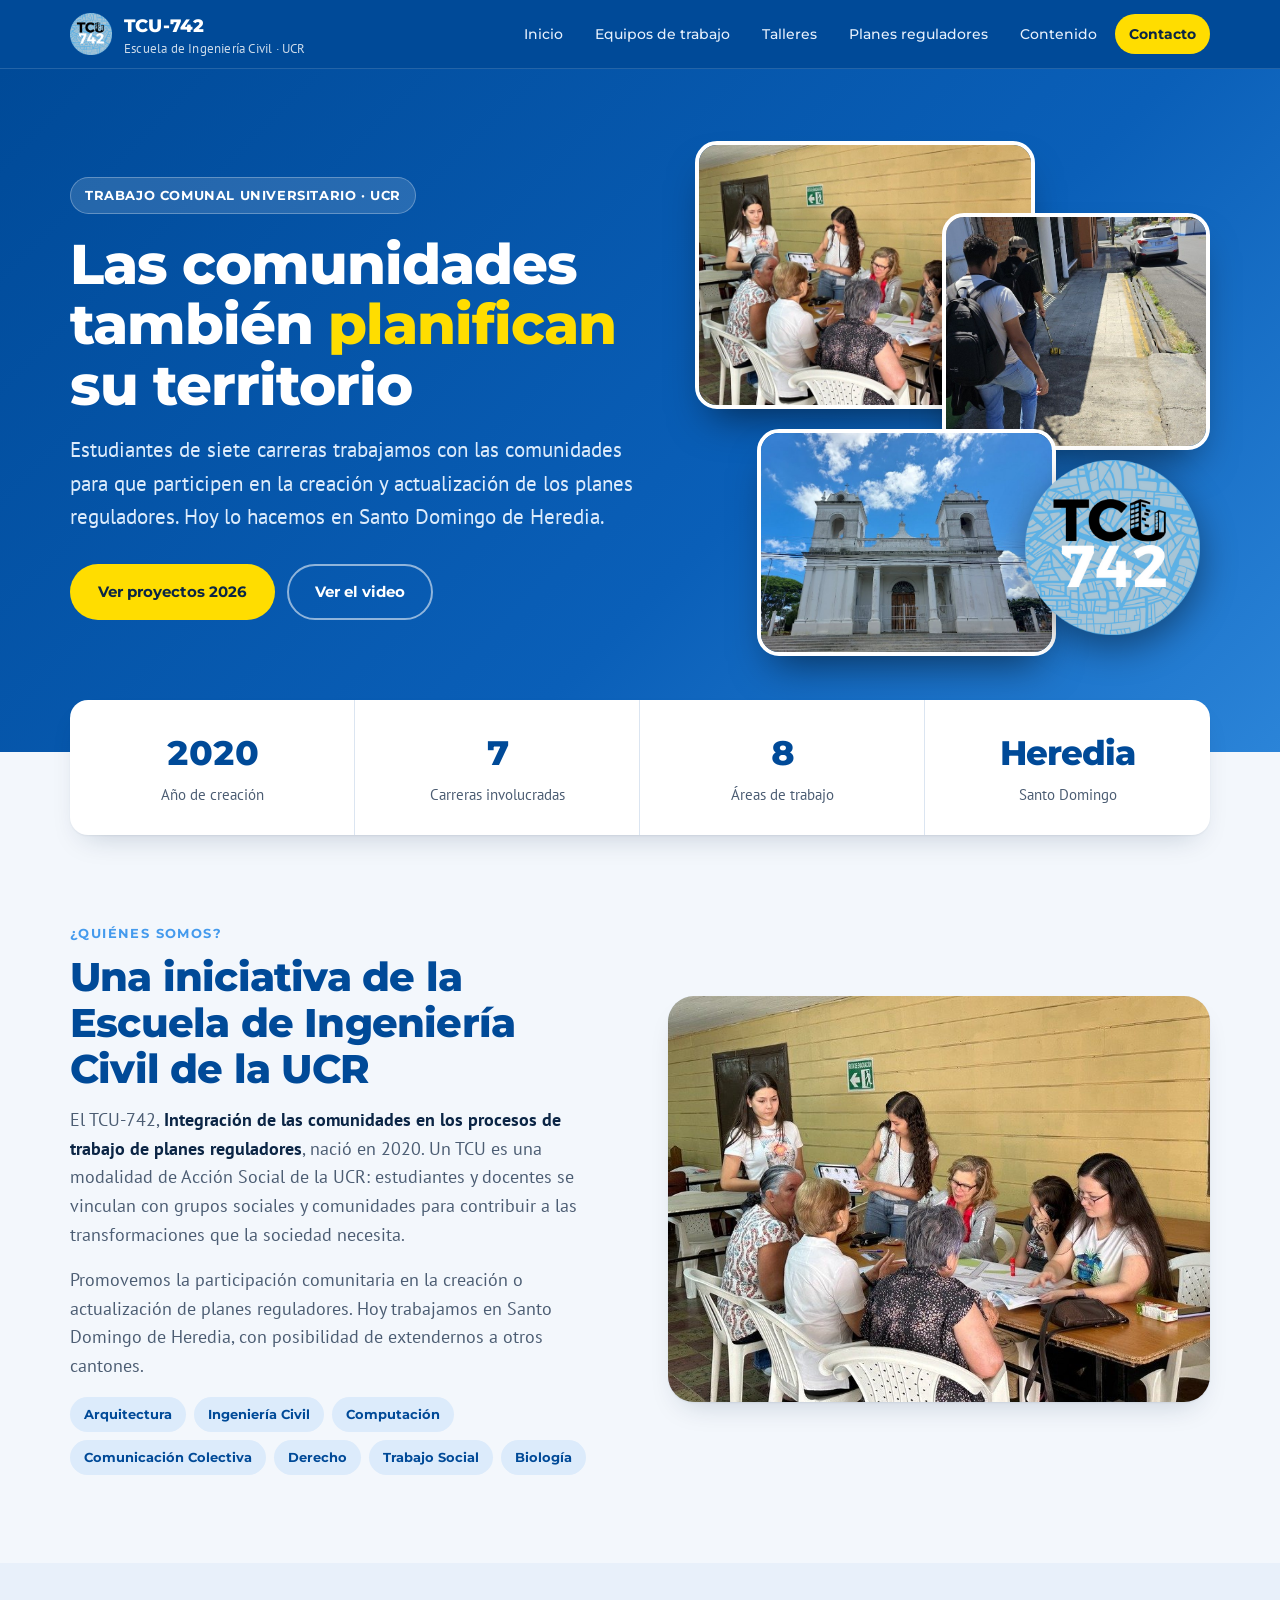
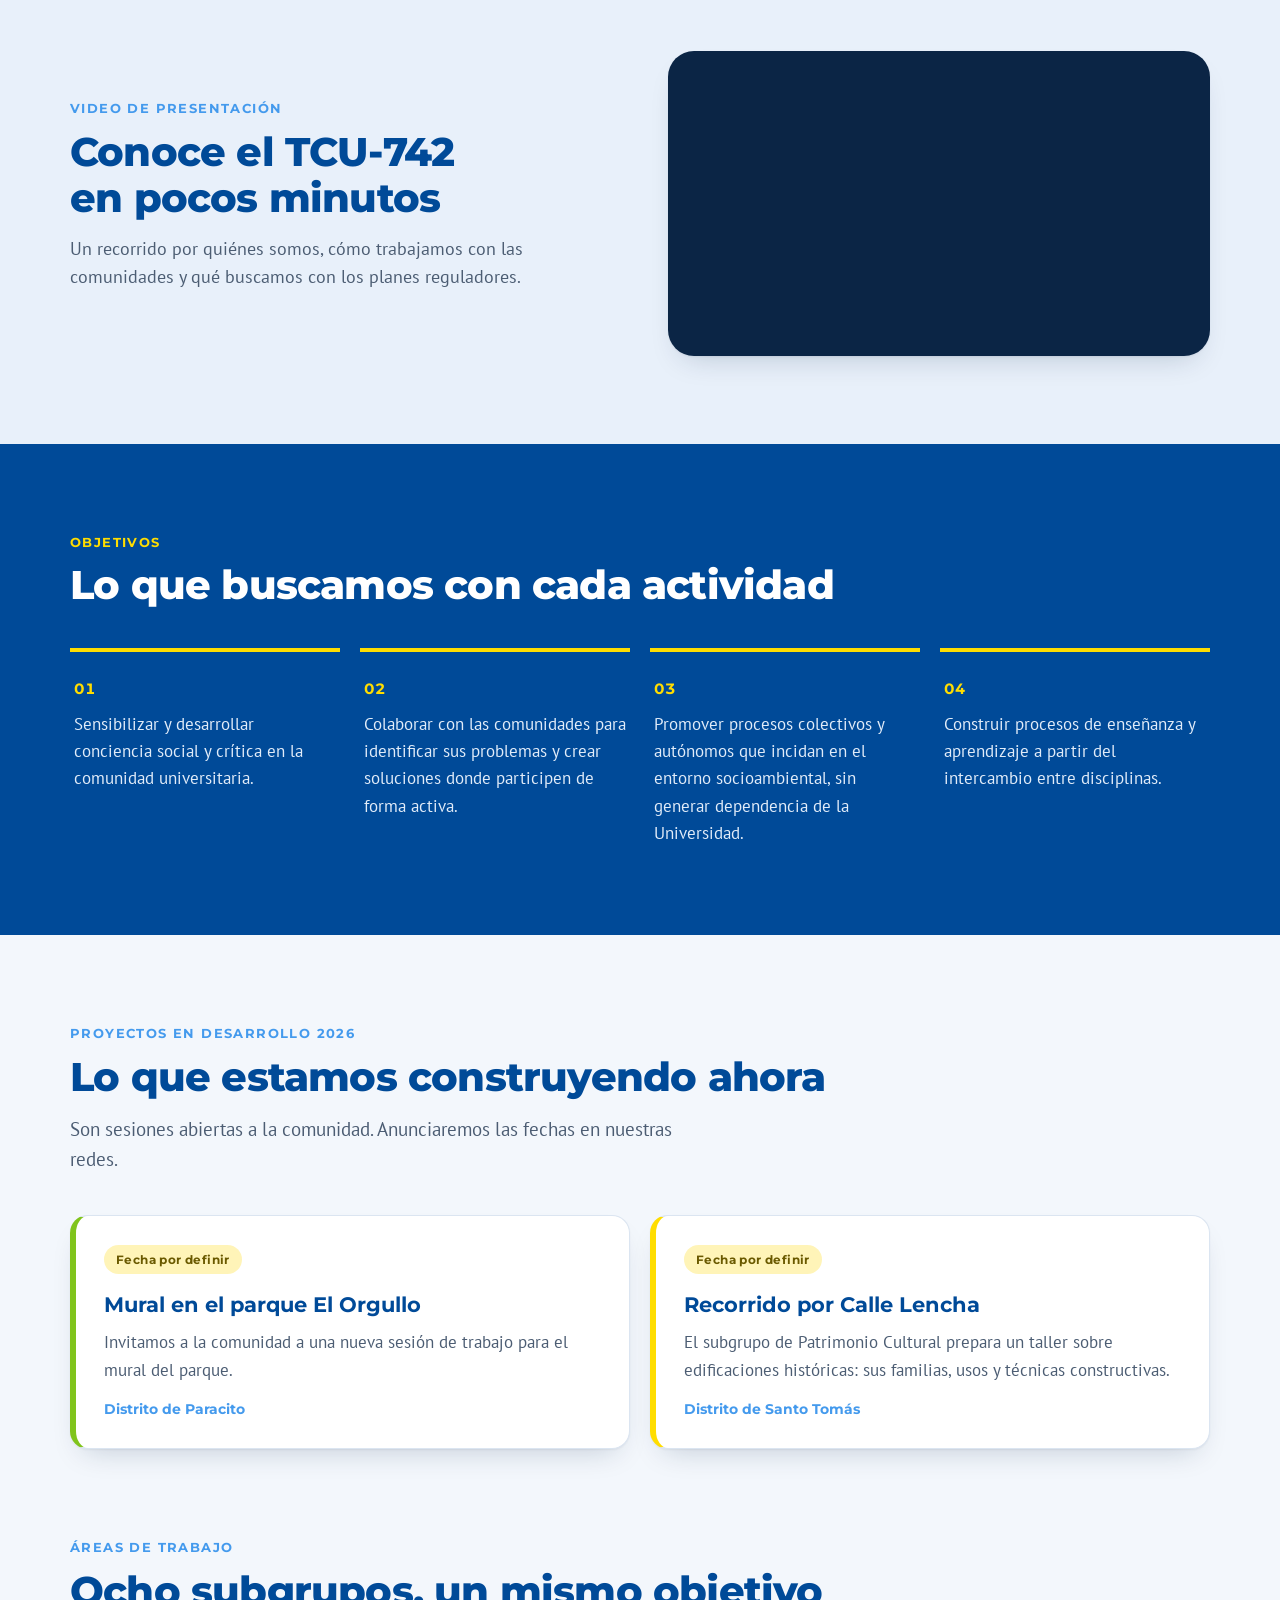
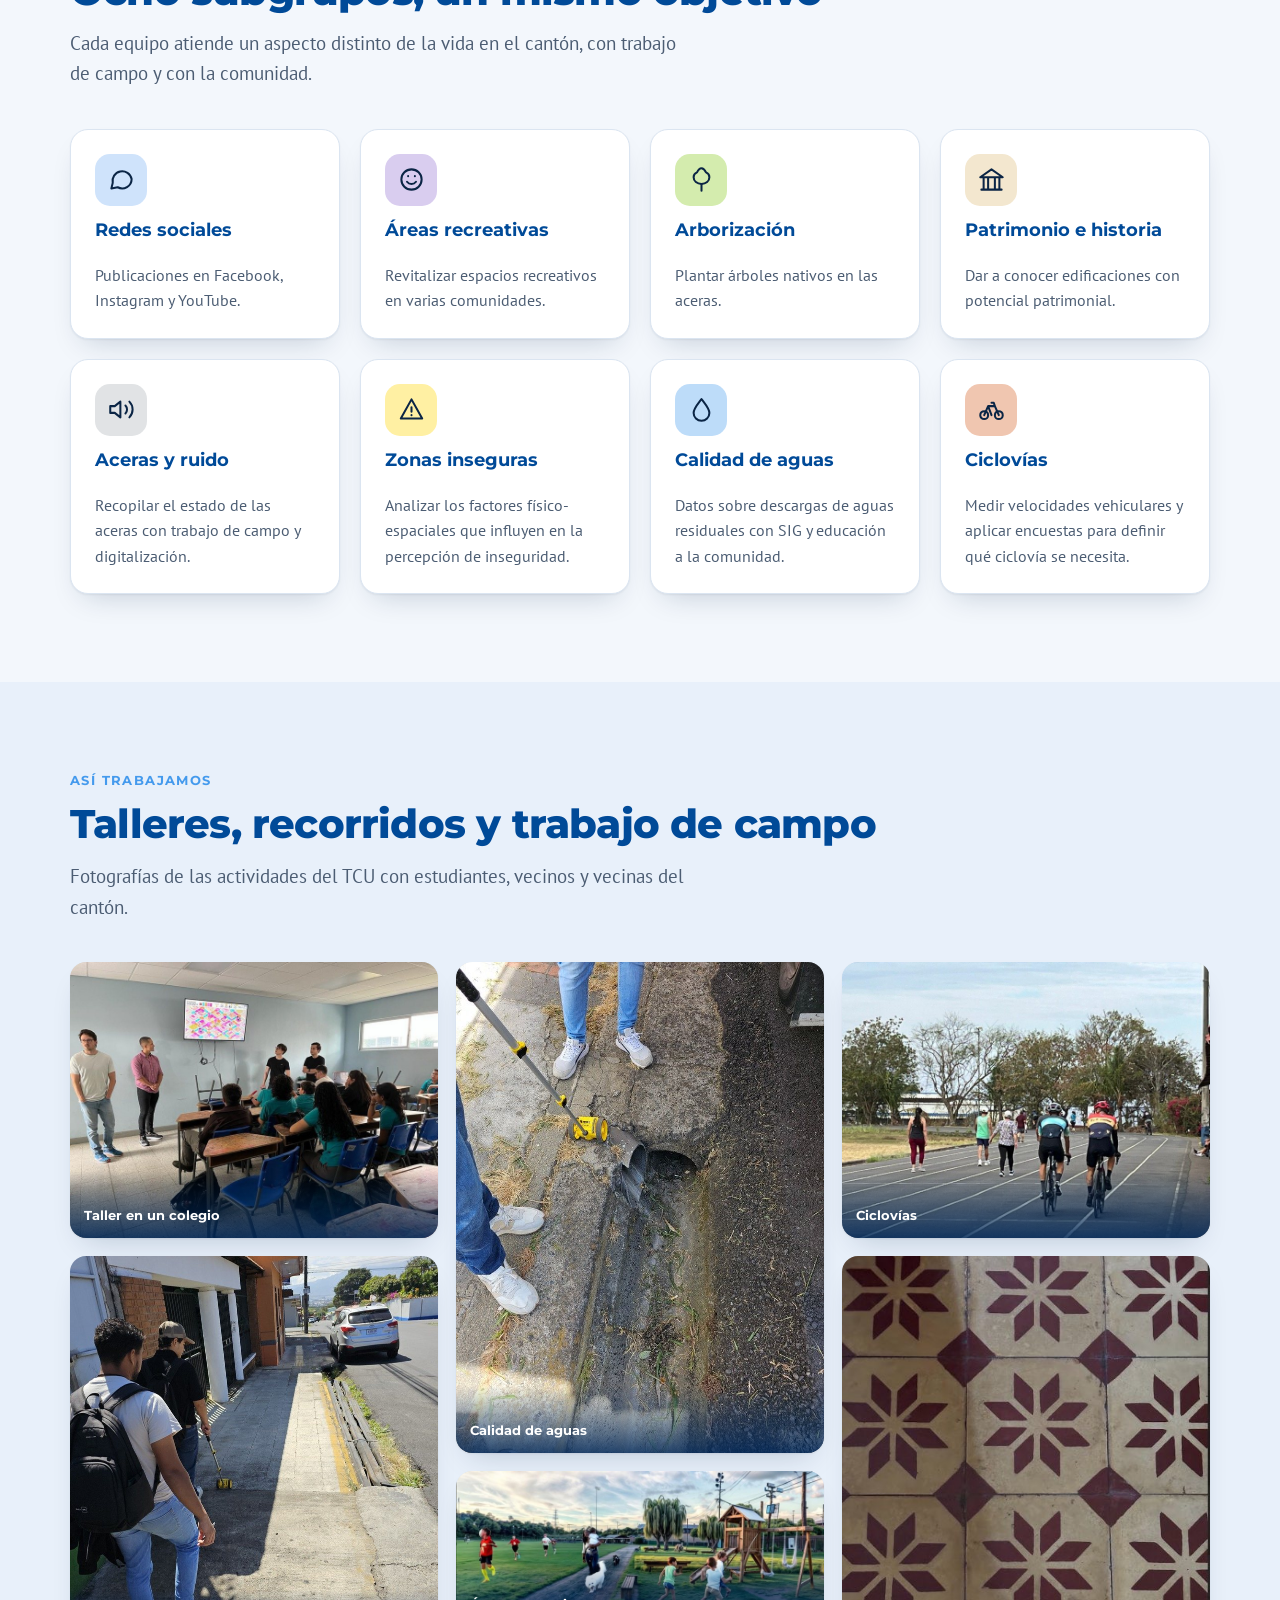
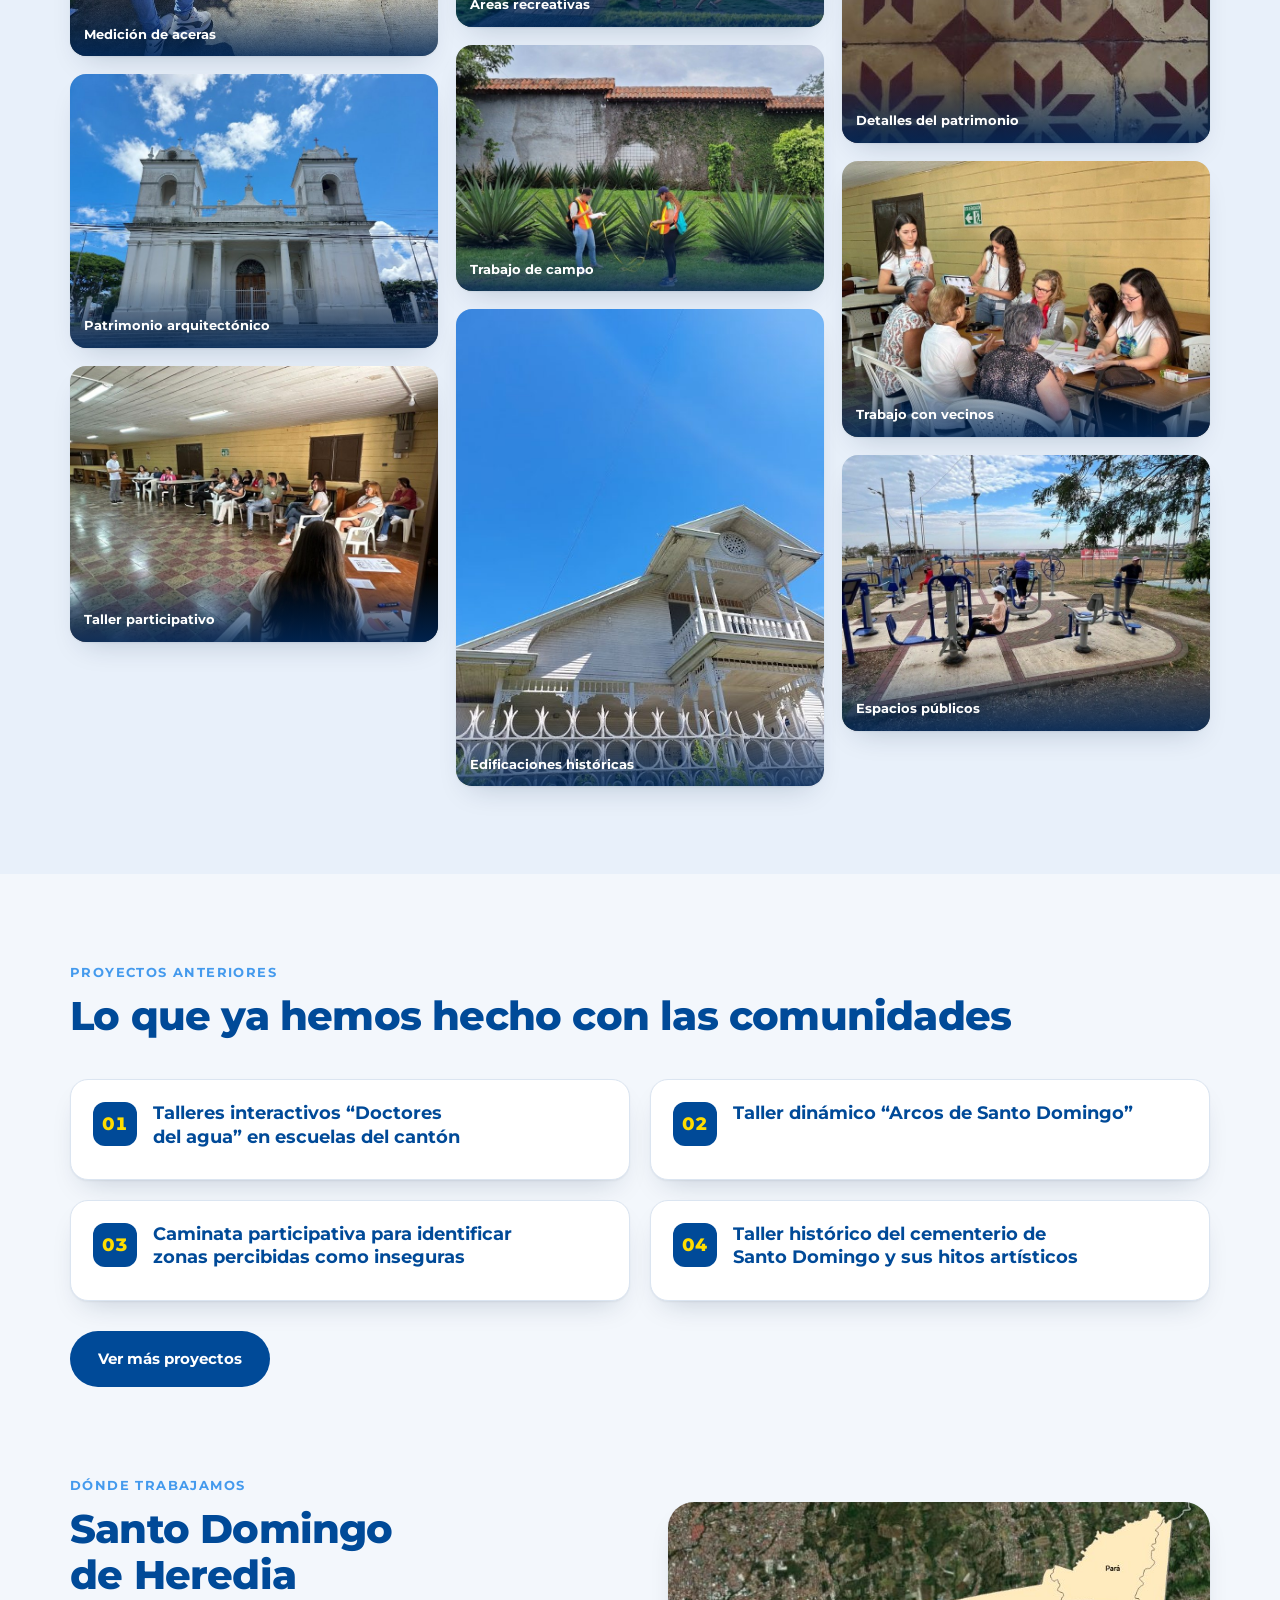
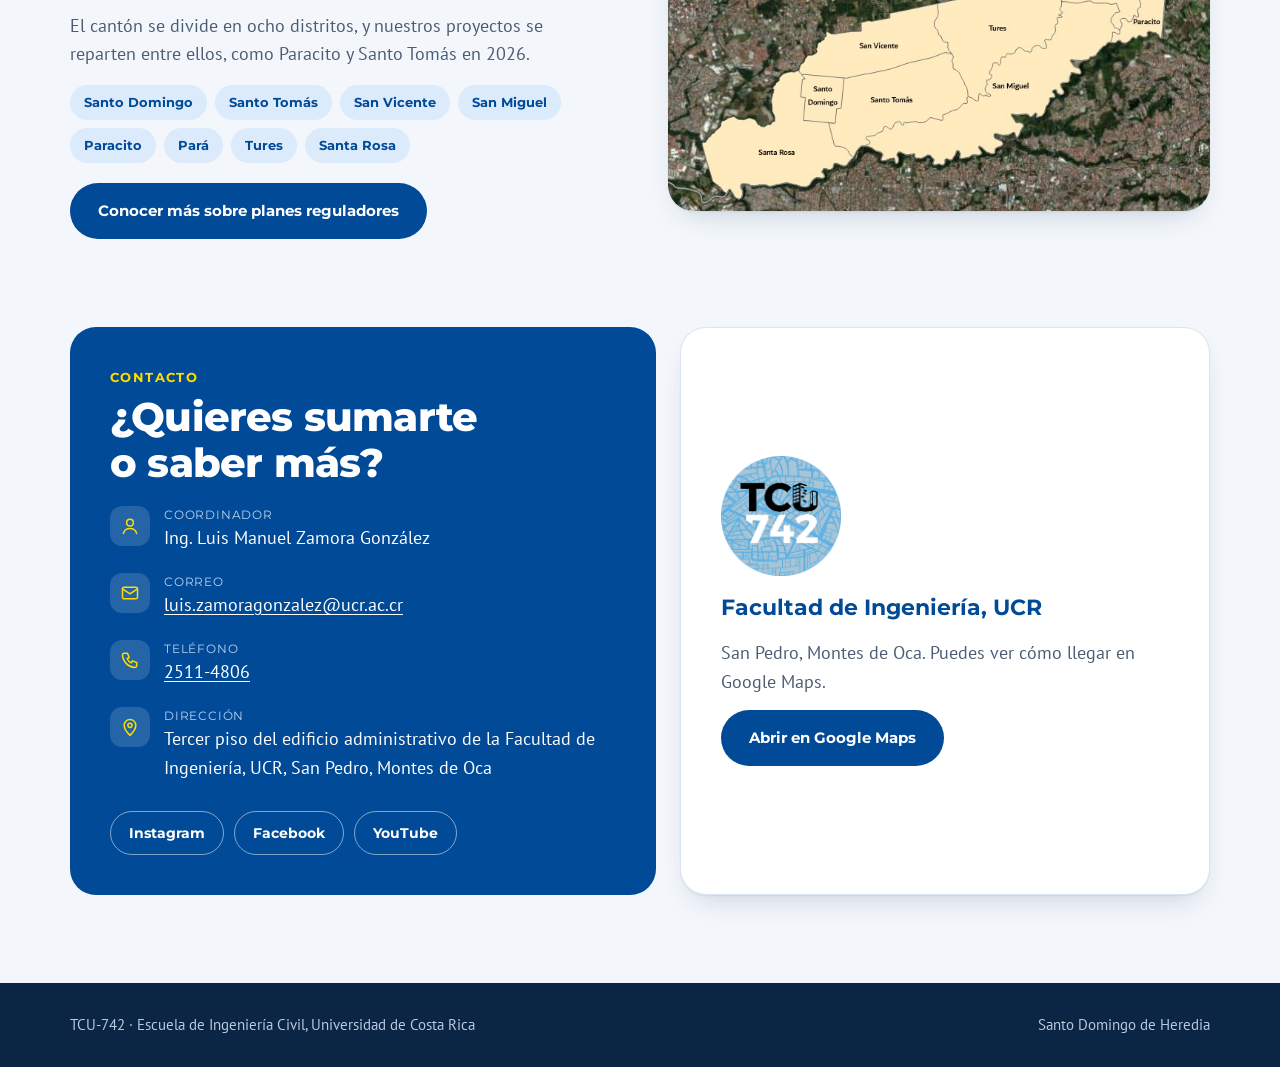
==== commit 05e344fa: "Add files via upload" ====
--- a/index.html
+++ b/index.html
@@ -42,7 +42,6 @@
         <div class="acciones">
           <a class="btn amarillo" href="#proyectos">Ver proyectos 2026</a>
           <a class="btn borde" href="#video">Ver el video</a>
-          <a class="btn borde" href="#contacto">Quiero participar</a>
         </div>
       </div>
       <div class="collage" aria-hidden="true">
@@ -59,7 +58,7 @@
       <div class="cifra"><b>2020</b><span>Año de creación</span></div>
       <div class="cifra"><b>7</b><span>Carreras involucradas</span></div>
       <div class="cifra"><b>8</b><span>Áreas de trabajo</span></div>
-      <div class="cifra"><b>Heredia</b><span>Santo Domingo, cantón activo</span></div>
+      <div class="cifra"><b>Heredia</b><span>Santo Domingo</span></div>
     </div>
   </div>
 
@@ -84,13 +83,10 @@
         <div class="ojo">Video de presentación</div>
         <h2>Conoce el TCU-742 en pocos minutos</h2>
         <p>Un recorrido por quiénes somos, cómo trabajamos con las comunidades y qué buscamos con los planes reguladores.</p>
-        <a class="btn azul" href="https://drive.google.com/file/d/1j2CN5TJUdr0VYqw5EC4DVqB-M1Z2Fuxt/view?usp=drive_link">Ver el video en Google Drive</a>
-      </div>
-      <a class="videobox" href="https://drive.google.com/file/d/1j2CN5TJUdr0VYqw5EC4DVqB-M1Z2Fuxt/view?usp=drive_link" aria-label="Ver el video de presentación en Google Drive">
-        <img src="img/taller-colegio.jpg" alt="" loading="lazy">
-        <span class="play"><svg viewBox="0 0 24 24"><path d="M7 4v16l14-8z"/></svg></span>
-        <span class="pie">Video de presentación del TCU-742</span>
-      </a>
+      </div>
+      <div class="videoembed">
+        <iframe src="https://drive.google.com/file/d/1j2CN5TJUdr0VYqw5EC4DVqB-M1Z2Fuxt/preview" title="Video de presentación del TCU-742" allow="autoplay; fullscreen" allowfullscreen loading="lazy"></iframe>
+      </div>
     </div>
   </section>
 
--- a/css/sitio.css
+++ b/css/sitio.css
@@ -87,13 +87,8 @@
 
   /* VIDEO */
   .video{background:#e8f0fa}
-  .videobox{position:relative;display:block;border-radius:26px;overflow:hidden;box-shadow:var(--sombra);aspect-ratio:16/9;background:var(--azul)}
-  .videobox img{width:100%;height:100%;object-fit:cover;opacity:.85}
-  .videobox::after{content:"";position:absolute;inset:0;background:linear-gradient(to top,rgba(0,40,90,.75),rgba(0,40,90,.1))}
-  .videobox .play{position:absolute;z-index:1;left:50%;top:50%;width:88px;height:88px;margin:-44px 0 0 -44px;border-radius:50%;background:var(--amarillo);display:grid;place-items:center;box-shadow:0 14px 30px rgba(0,0,0,.35);transition:transform .15s}
-  .videobox:hover .play{transform:scale(1.08)}
-  .videobox .play svg{width:34px;height:34px;margin-left:5px;fill:var(--tinta)}
-  .videobox .pie{position:absolute;z-index:1;left:24px;right:24px;bottom:20px;color:#fff;font-family:var(--display);font-weight:700;font-size:15px}
+  .videoembed{position:relative;border-radius:26px;overflow:hidden;box-shadow:var(--sombra);aspect-ratio:16/9;background:#0b2545}
+  .videoembed iframe{position:absolute;inset:0;width:100%;height:100%;border:0}
 
   /* OBJETIVOS */
   .objetivos{background:var(--azul);color:#fff}
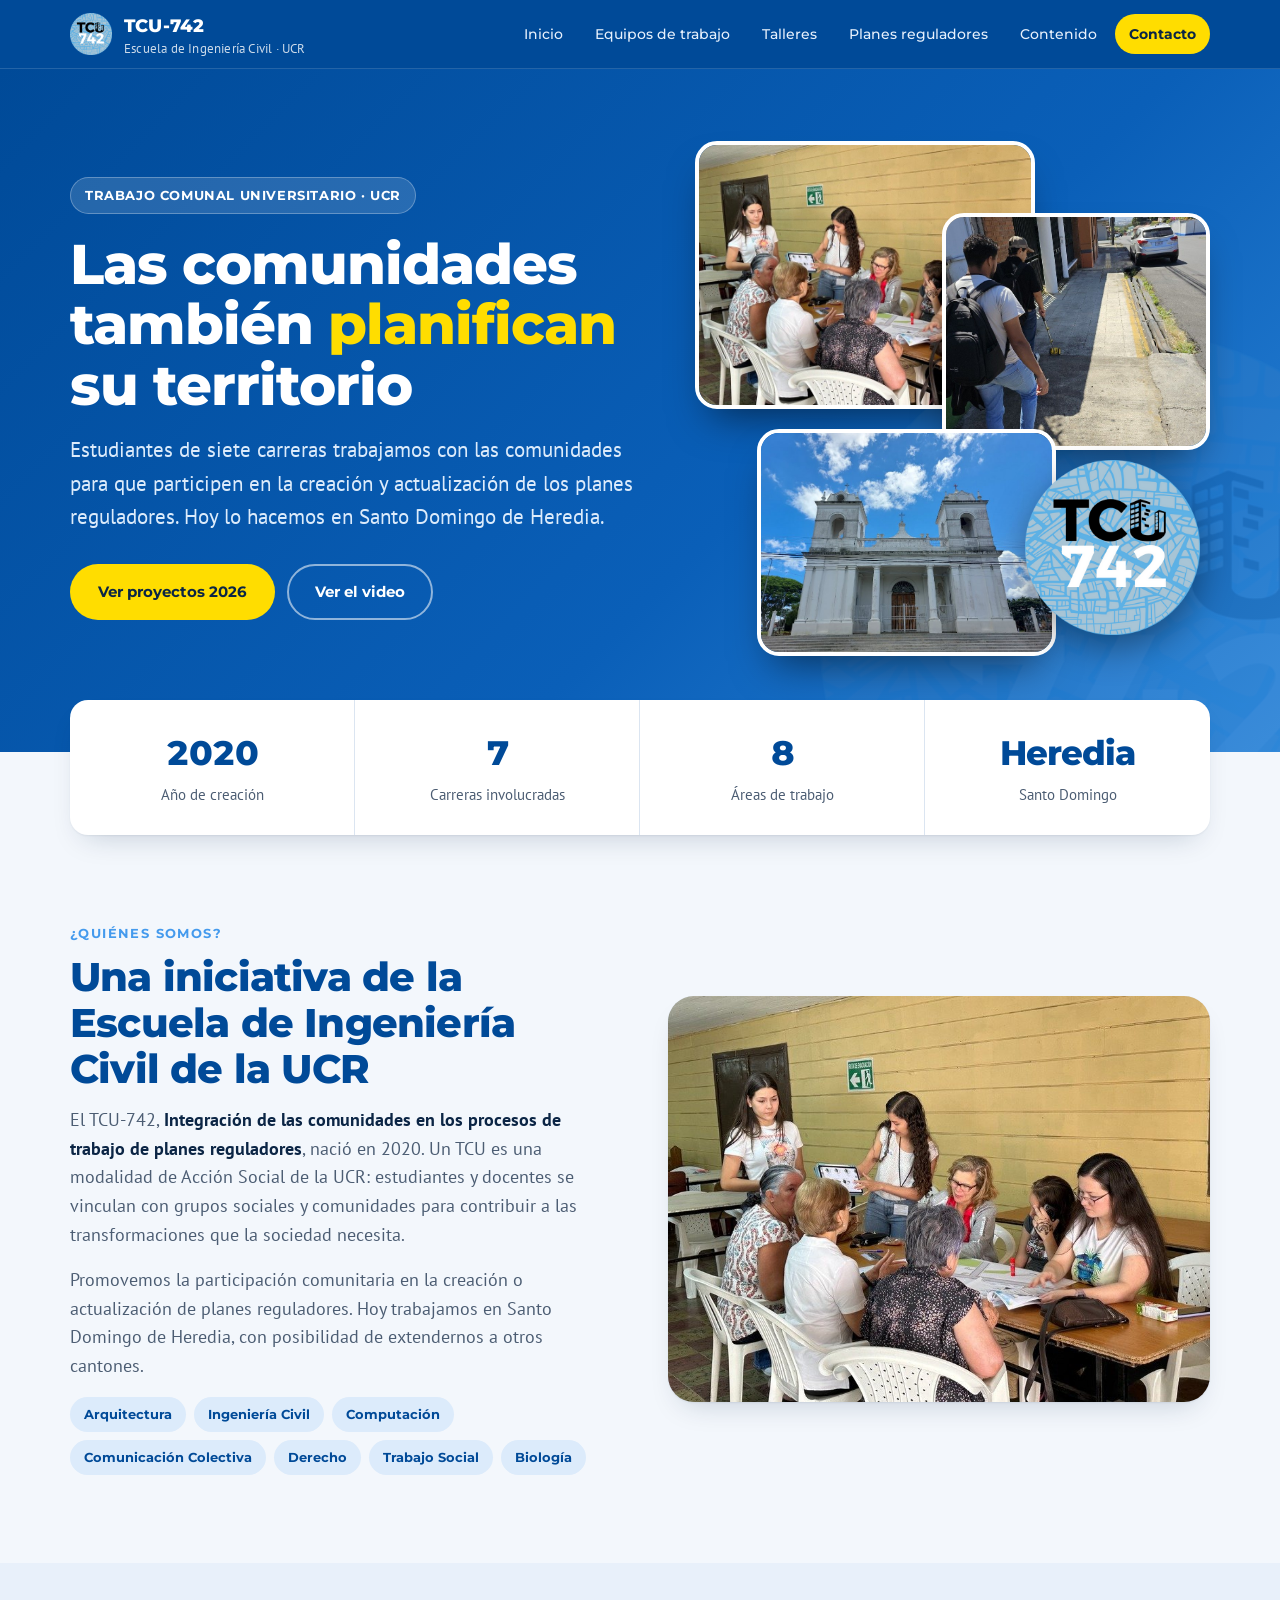
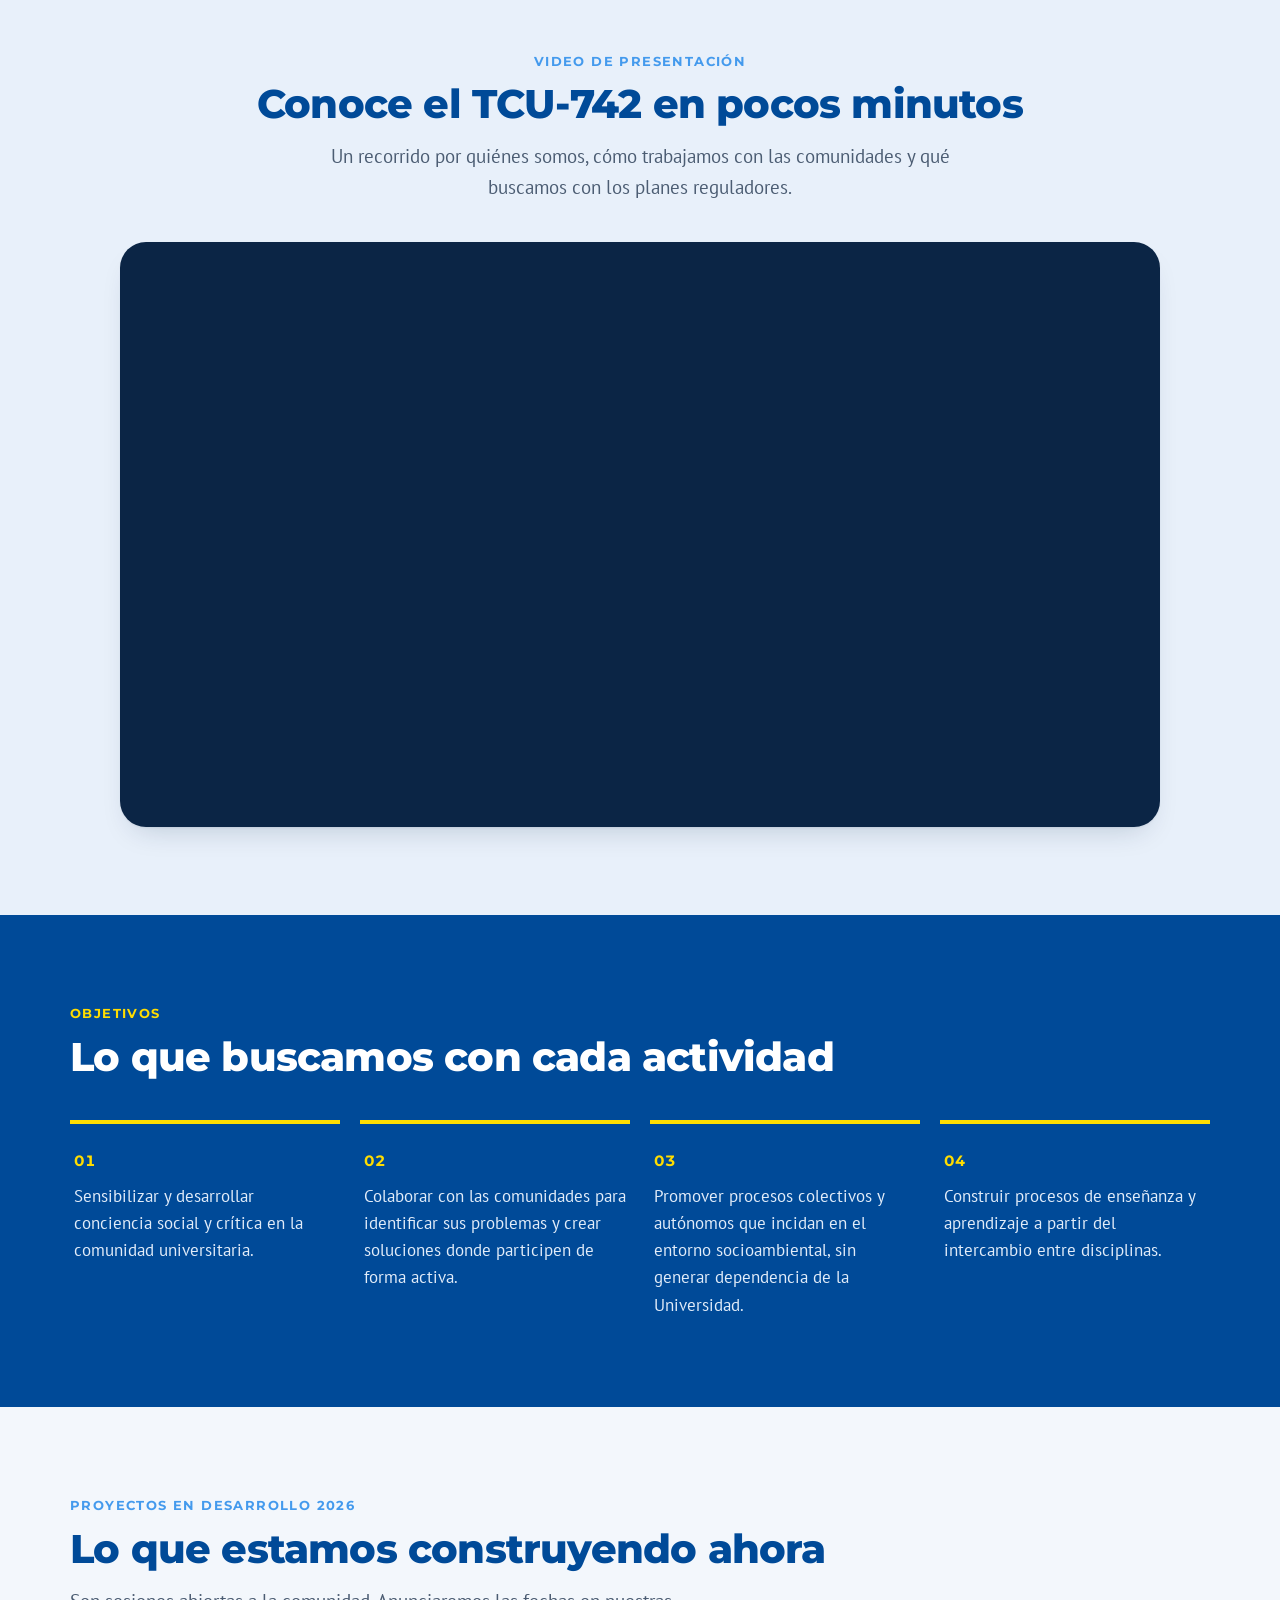
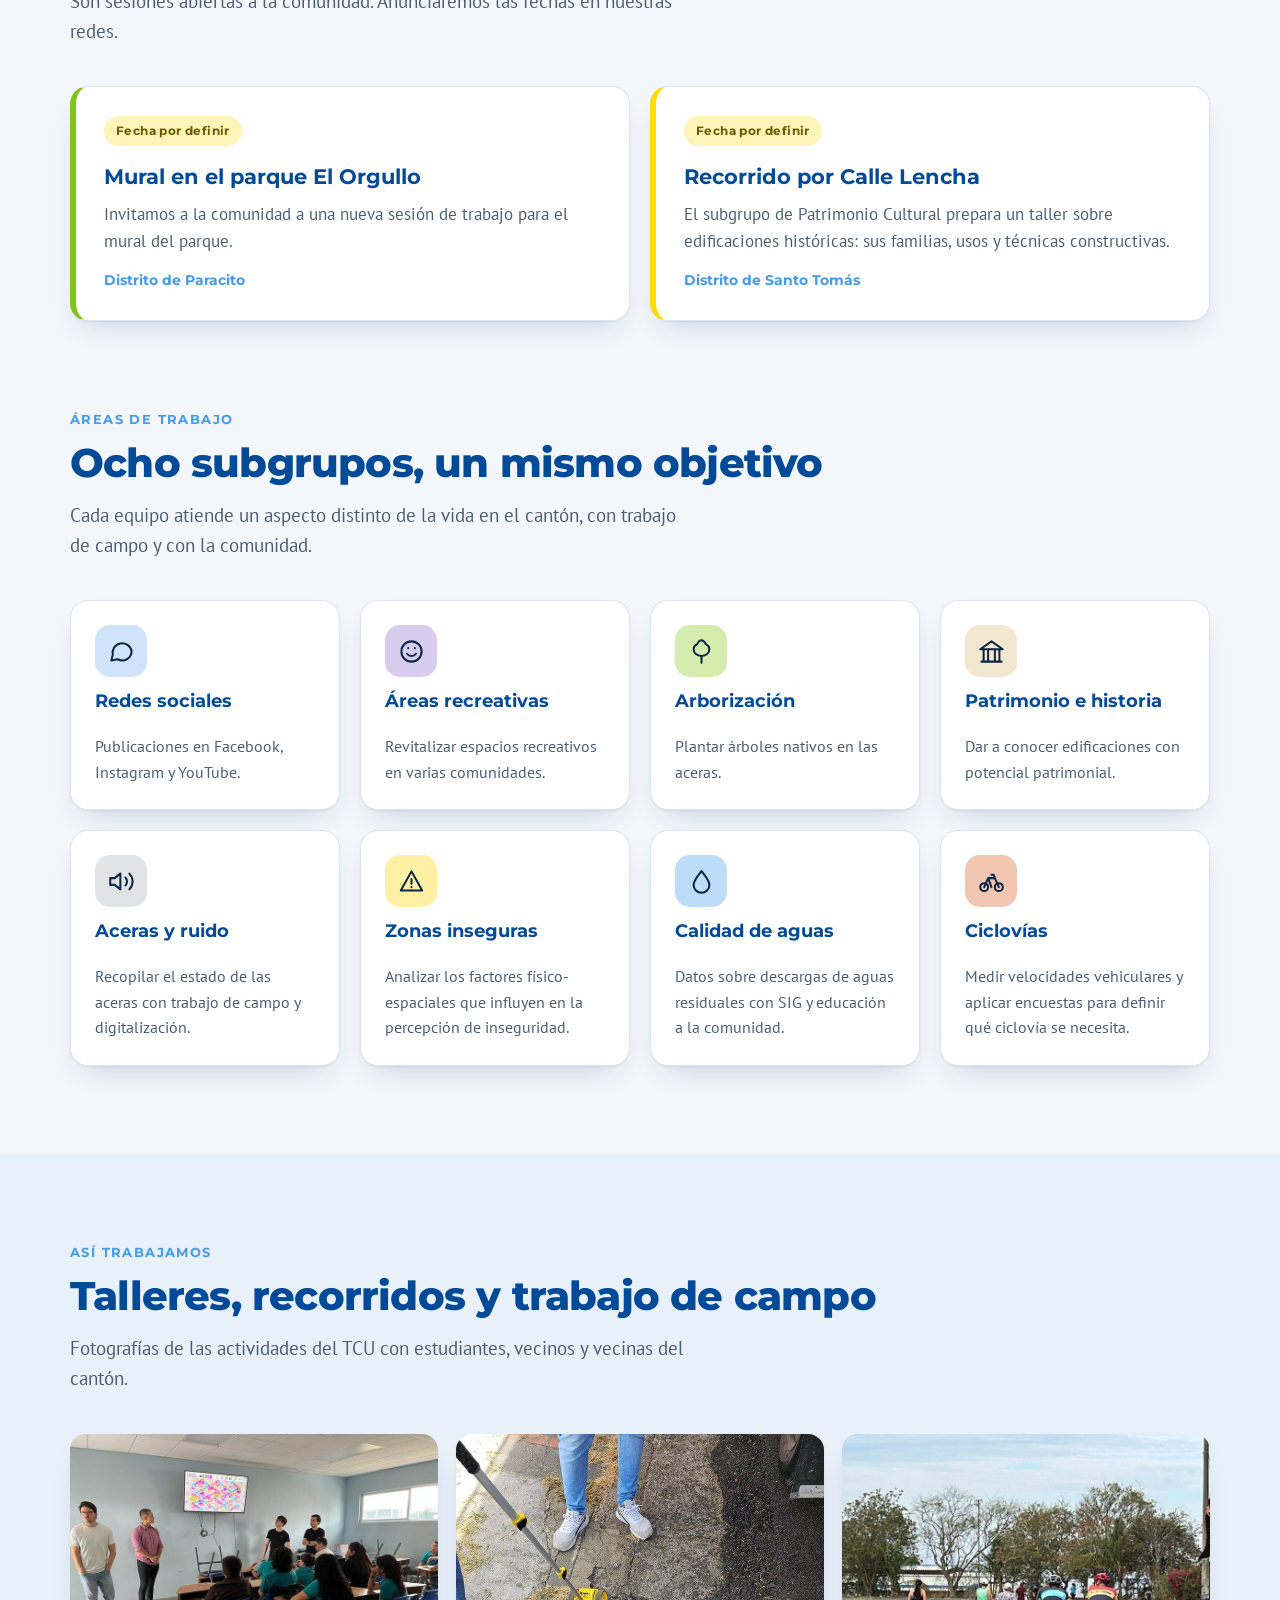
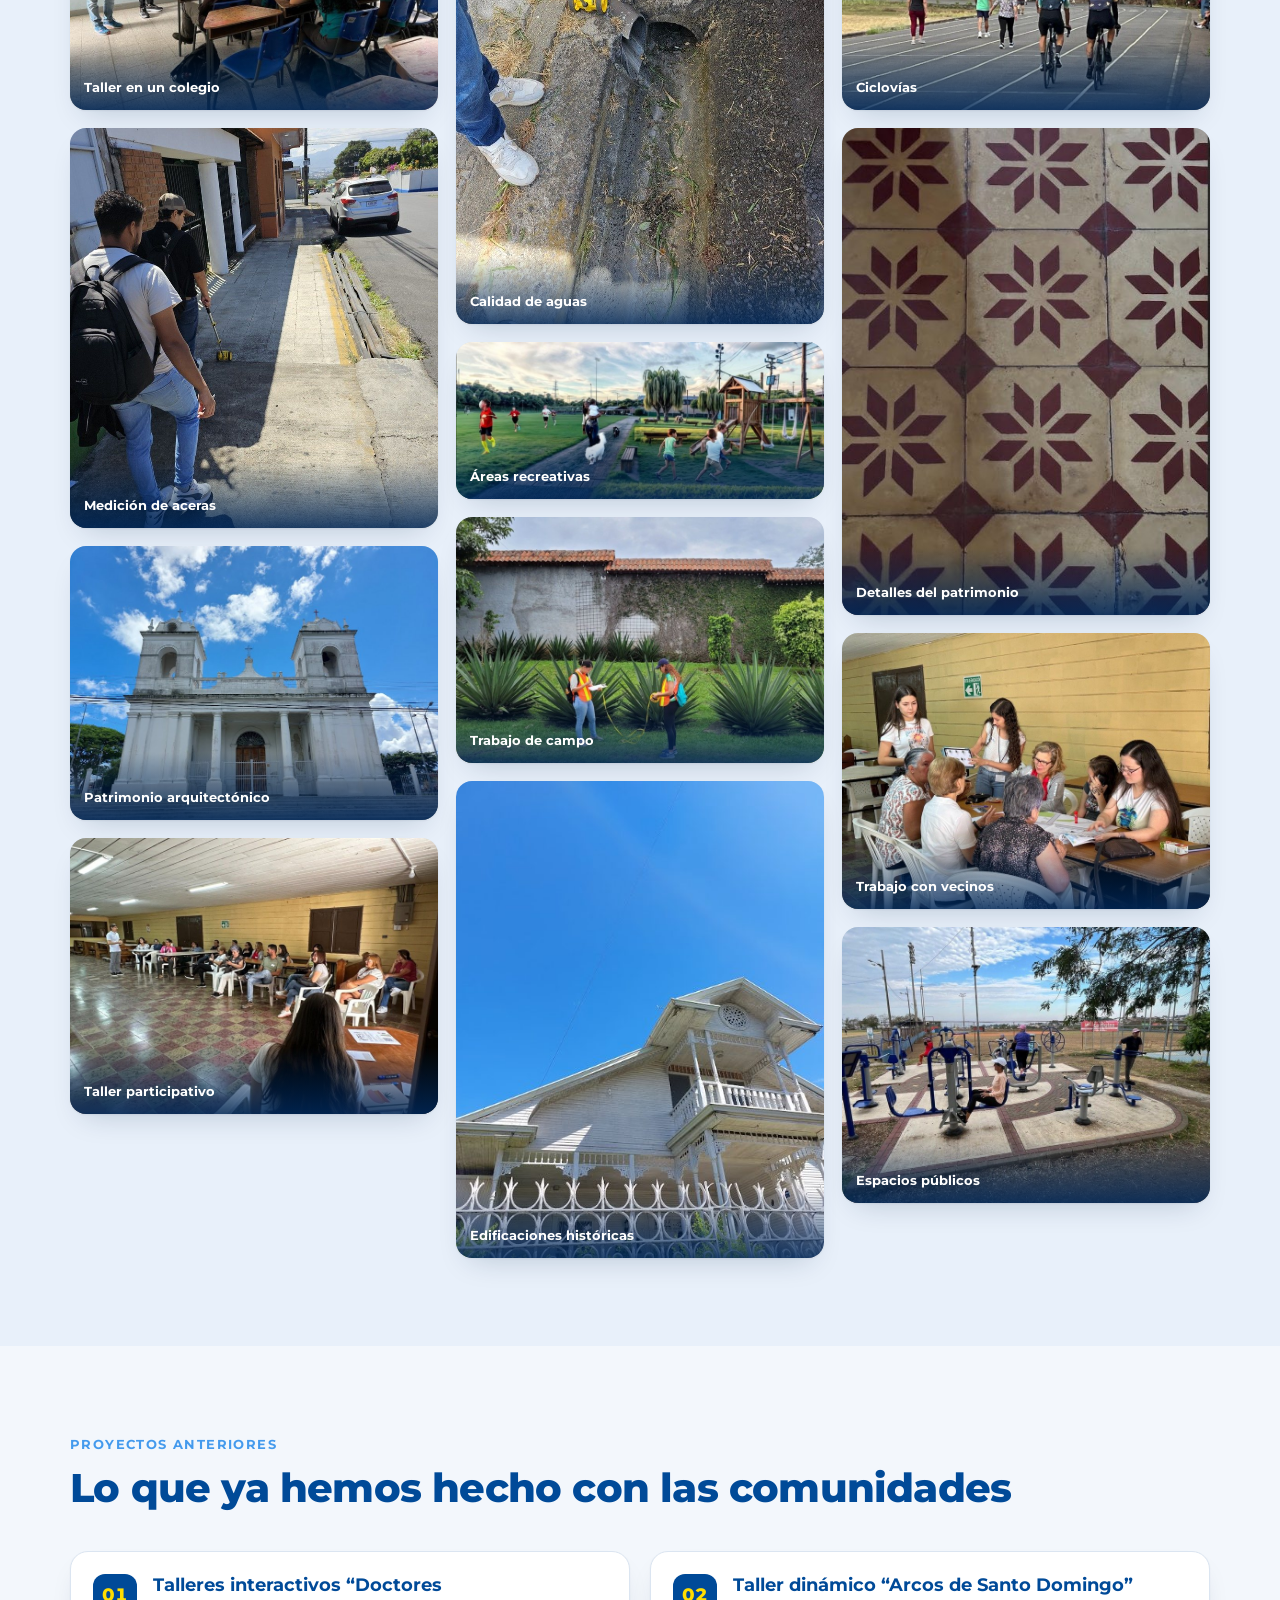
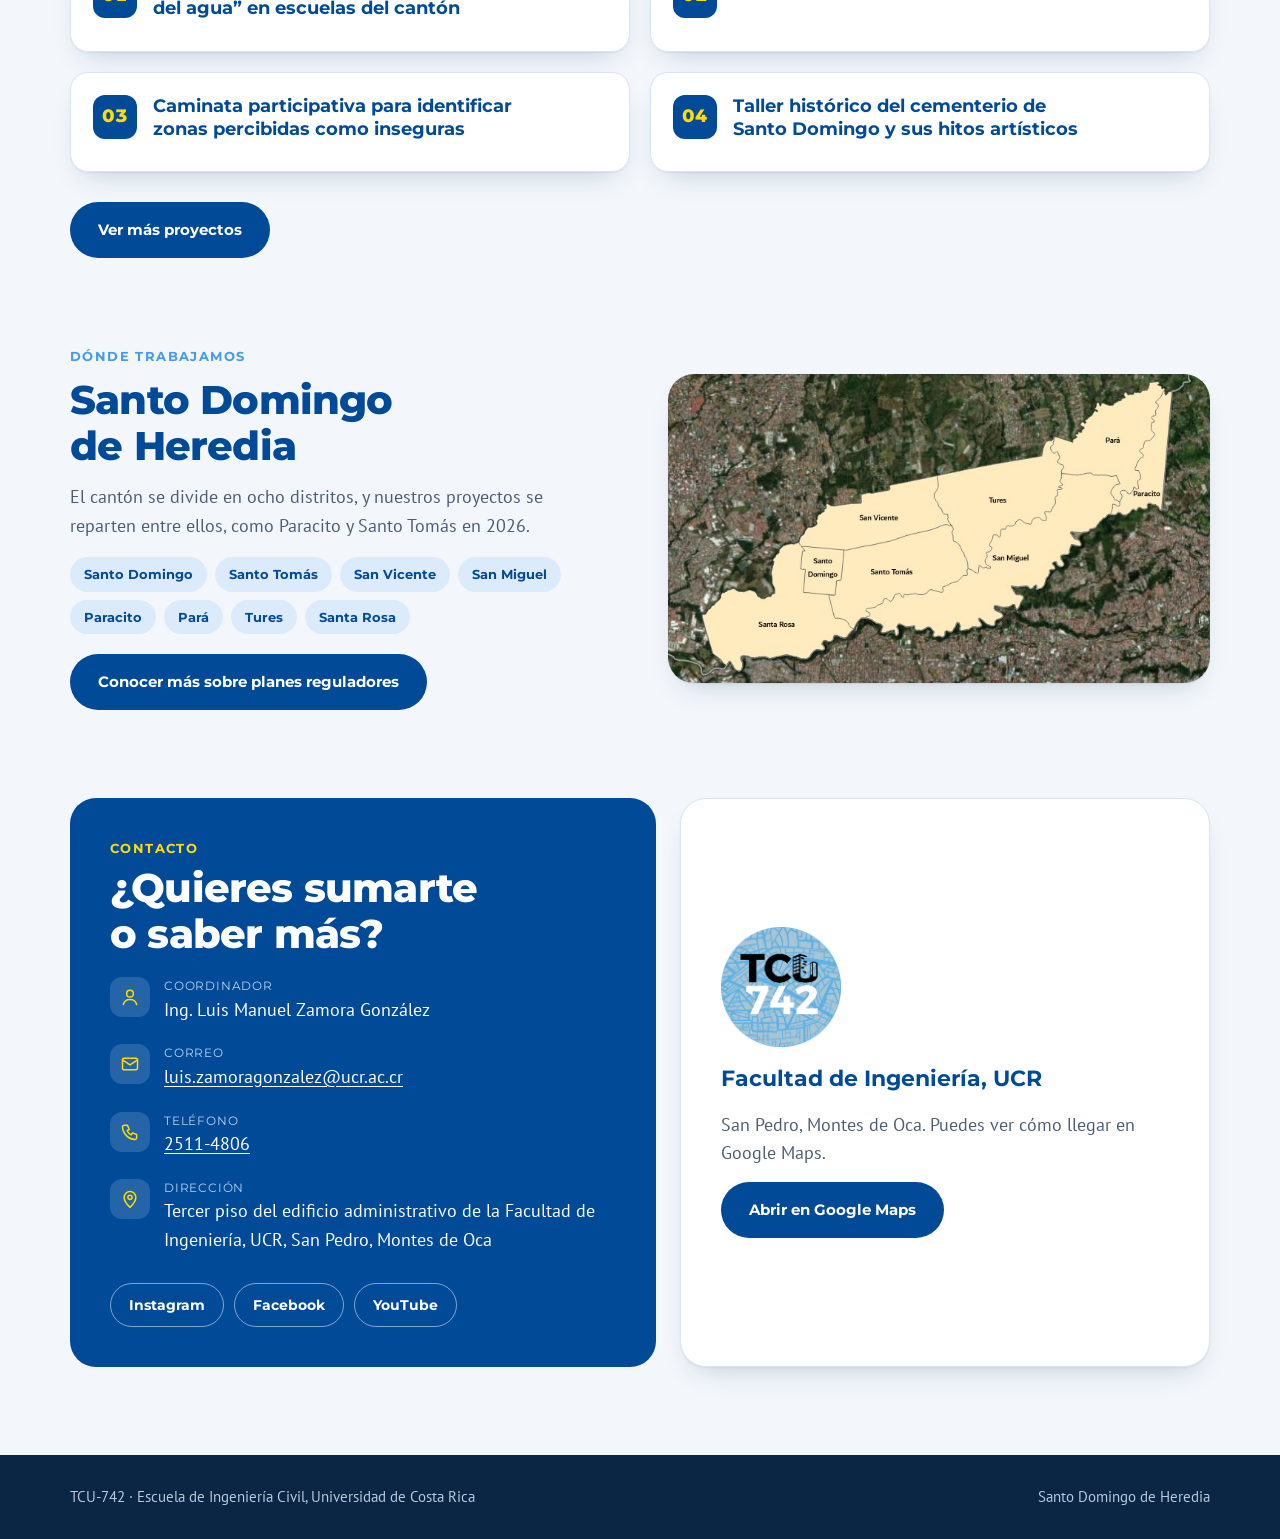
==== commit 08a4e2ab: "Add files via upload" ====
--- a/index.html
+++ b/index.html
@@ -9,7 +9,197 @@
 <link rel="preconnect" href="https://fonts.googleapis.com">
 <link rel="preconnect" href="https://fonts.gstatic.com" crossorigin>
 <link href="https://fonts.googleapis.com/css2?family=Montserrat:wght@500;700;800&family=PT+Sans:wght@400;700&display=swap" rel="stylesheet">
-<link rel="stylesheet" href="css/sitio.css">
+<style>
+  /* Plan: paleta oficial del TCU (azul, celeste, amarillo, verde, gris).
+     Diseño: portada azul con fotos reales, secciones claras con tarjetas, galería en mosaico. */
+  :root{
+    --azul:#004A98;
+    --celeste:#449AED;
+    --amarillo:#FFDD00;
+    --verde:#80C41C;
+    --gris:#A0A5A8;
+    --tinta:#0b2545;
+    --suave:#4c5d73;
+    --fondo:#f3f7fc;
+    --tarjeta:#ffffff;
+    --linea:#dbe5f1;
+    --display:"Montserrat",system-ui,-apple-system,"Segoe UI",sans-serif;
+    --cuerpo:"PT Sans",system-ui,-apple-system,"Segoe UI",sans-serif;
+    --radio:18px;
+    --sombra:0 1px 2px rgba(11,37,69,.06),0 14px 30px -14px rgba(11,37,69,.22);
+    color-scheme:light;
+  }
+  *{box-sizing:border-box;margin:0;padding:0}
+  html{scroll-behavior:smooth;scroll-padding-top:84px}
+  body{font-family:var(--cuerpo);font-size:18px;color:var(--tinta);background:var(--fondo);line-height:1.6;-webkit-font-smoothing:antialiased}
+  img{max-width:100%;display:block}
+  a{color:inherit;text-decoration:none}
+  a:focus-visible,button:focus-visible{outline:3px solid var(--amarillo);outline-offset:3px;border-radius:6px}
+  .wrap{width:min(1140px,100% - 32px);margin-inline:auto}
+  h1,h2,h3{font-family:var(--display);text-wrap:balance}
+
+  /* NAV */
+  .nav{position:sticky;top:0;z-index:50;background:var(--azul);border-bottom:1px solid rgba(255,255,255,.14)}
+  .nav .wrap{display:flex;align-items:center;justify-content:space-between;height:68px;gap:16px}
+  .brand{display:flex;align-items:center;gap:12px;color:#fff;font-family:var(--display);font-weight:800;letter-spacing:.2px}
+  .brand img{width:42px;height:42px}
+  .brand small{display:block;font-family:var(--cuerpo);font-weight:400;font-size:12.5px;opacity:.8;letter-spacing:.2px;line-height:1.2}
+  .links{display:flex;gap:4px;align-items:center}
+  .links a{color:#e6f0fc;font-family:var(--display);font-weight:500;font-size:14px;padding:9px 14px;border-radius:999px}
+  .links a:hover{background:rgba(255,255,255,.14);color:#fff}
+  .links a.cta{background:var(--amarillo);color:var(--tinta);font-weight:700}
+  .links a.cta:hover{background:#ffe84d}
+  .burger{display:none;background:none;border:0;color:#fff;font-size:28px;cursor:pointer;line-height:1}
+
+  /* PORTADA */
+  .hero{background:linear-gradient(135deg,var(--azul) 0%,#0a5fb8 60%,#2b84d8 100%);color:#fff;padding:72px 0 96px;position:relative;overflow:hidden}
+  .hero::before{content:"";position:absolute;inset:0;background:url("img/logo-tcu742.png") no-repeat right -160px bottom -200px/620px;opacity:.07;pointer-events:none}
+  .hero .grid{display:grid;grid-template-columns:1.05fr .95fr;gap:56px;align-items:center;position:relative}
+  .etiqueta{display:inline-block;font-family:var(--display);font-size:13px;font-weight:700;letter-spacing:.6px;text-transform:uppercase;background:rgba(255,255,255,.14);border:1px solid rgba(255,255,255,.28);padding:7px 14px;border-radius:999px}
+  h1{font-size:clamp(34px,5.2vw,56px);line-height:1.08;margin:20px 0 18px;letter-spacing:-1px;font-weight:800}
+  h1 span{color:var(--amarillo)}
+  .lead{font-size:clamp(18px,1.8vw,21px);max-width:54ch;color:#dcebfb}
+  .acciones{display:flex;flex-wrap:wrap;gap:12px;margin-top:30px}
+  .btn{display:inline-flex;align-items:center;gap:8px;padding:14px 26px;border-radius:999px;font-family:var(--display);font-weight:700;font-size:15px;border:2px solid transparent;transition:transform .15s,background .15s}
+  .btn:hover{transform:translateY(-2px)}
+  .btn.amarillo{background:var(--amarillo);color:var(--tinta)}
+  .btn.amarillo:hover{background:#ffe84d}
+  .btn.borde{border-color:rgba(255,255,255,.55);color:#fff}
+  .btn.borde:hover{background:rgba(255,255,255,.12)}
+  .collage{position:relative;aspect-ratio:1/1;max-width:520px;margin-inline:auto;width:100%}
+  .collage .f{position:absolute;border-radius:22px;object-fit:cover;box-shadow:0 22px 40px -16px rgba(0,0,0,.55);border:4px solid #fff}
+  .collage .f1{width:66%;height:52%;top:0;left:0}
+  .collage .f2{width:52%;height:46%;top:14%;right:0}
+  .collage .f3{width:58%;height:44%;bottom:0;left:12%}
+  .collage .sello{position:absolute;width:34%;right:2%;bottom:4%;filter:drop-shadow(0 12px 18px rgba(0,0,0,.4))}
+
+  /* CIFRAS */
+  .cifras{margin-top:-52px;position:relative;z-index:2}
+  .cifras .wrap{display:grid;grid-template-columns:repeat(4,1fr);background:var(--tarjeta);border-radius:var(--radio);box-shadow:var(--sombra);overflow:hidden}
+  .cifra{padding:26px 20px;text-align:center;border-right:1px solid var(--linea)}
+  .cifra:last-child{border-right:0}
+  .cifra b{display:block;font-family:var(--display);font-size:34px;font-weight:800;color:var(--azul);letter-spacing:-1px;font-variant-numeric:tabular-nums}
+  .cifra span{font-size:15px;color:var(--suave)}
+
+  /* SECCIONES */
+  section{padding:88px 0}
+  .ojo{font-family:var(--display);font-size:13px;font-weight:700;letter-spacing:1.4px;text-transform:uppercase;color:var(--celeste)}
+  h2{font-size:clamp(28px,3.6vw,40px);line-height:1.15;letter-spacing:-.8px;margin:10px 0 14px;font-weight:800;color:var(--azul)}
+  .sub{color:var(--suave);max-width:62ch;font-size:19px}
+  .cabeza{margin-bottom:40px}
+
+  .dos{display:grid;grid-template-columns:1fr 1fr;gap:56px;align-items:center}
+  .dos p{color:var(--suave);margin-bottom:16px}
+  .dos p strong{color:var(--tinta)}
+  .fotogrande{border-radius:26px;overflow:hidden;box-shadow:var(--sombra);aspect-ratio:4/3;background:var(--linea)}
+  .fotogrande img{width:100%;height:100%;object-fit:cover}
+  .chips{display:flex;flex-wrap:wrap;gap:8px;margin-top:6px}
+  .chip{font-family:var(--display);font-size:13px;font-weight:700;padding:7px 14px;border-radius:999px;background:#dcebfb;color:var(--azul)}
+
+
+  /* VIDEO */
+  .video{background:#e8f0fa}
+  .video .cabeza{text-align:center}
+  .video .sub{margin-inline:auto}
+  .videoembed{position:relative;width:100%;max-width:1040px;margin-inline:auto;border-radius:26px;overflow:hidden;box-shadow:var(--sombra);aspect-ratio:16/9;background:#0b2545}
+  .videoembed iframe{position:absolute;inset:0;width:100%;height:100%;border:0}
+
+  /* OBJETIVOS */
+  .objetivos{background:var(--azul);color:#fff}
+  .objetivos h2{color:#fff}
+  .objetivos .ojo{color:var(--amarillo)}
+  .objetivos .sub{color:#c9dcf3}
+  .rejilla{display:grid;gap:20px}
+  .c4{grid-template-columns:repeat(4,1fr)}
+  .c2{grid-template-columns:repeat(2,1fr)}
+  .obj{border-top:4px solid var(--amarillo);padding:22px 4px 0}
+  .obj b{font-family:var(--display);font-size:15px;color:var(--amarillo);font-variant-numeric:tabular-nums}
+  .obj p{margin-top:8px;color:#e1ecf9;font-size:17px}
+
+  /* PROYECTOS 2026 */
+  .tarjeta{background:var(--tarjeta);border:1px solid var(--linea);border-radius:var(--radio);padding:28px;box-shadow:var(--sombra)}
+  .tarjeta h3{font-size:21px;margin-bottom:8px;color:var(--azul)}
+  .tarjeta p{color:var(--suave);font-size:17px}
+  .estado{display:inline-block;font-family:var(--display);font-size:12px;font-weight:700;letter-spacing:.4px;padding:5px 12px;border-radius:999px;background:#fff4b8;color:#6b5a00;margin-bottom:14px}
+  .donde{margin-top:14px;font-family:var(--display);font-size:14px;font-weight:700;color:var(--celeste)}
+  .proy{border-left:6px solid var(--verde)}
+  .proy:nth-child(2){border-left-color:var(--amarillo)}
+
+  /* ÁREAS */
+  .area{display:flex;flex-direction:column;gap:10px;padding:24px}
+  .ico{width:52px;height:52px;border-radius:15px;display:grid;place-items:center;color:var(--tinta)}
+  .ico svg{width:27px;height:27px;fill:none;stroke:currentColor;stroke-width:1.8;stroke-linecap:round;stroke-linejoin:round}
+  .area h3{font-size:18px}
+  .area p{font-size:16px}
+  .k-azul{background:#cfe3fb}.k-morado{background:#d9cdef}.k-verde{background:#d4ecae}.k-crema{background:#f3e7cf}.k-gris{background:#e1e3e5}.k-terracota{background:#f0c6b0}.k-celeste{background:#bddcf9}.k-amarillo{background:#fff0a3}
+
+  /* GALERÍA */
+  .galeria{background:#e8f0fa}
+  .mosaico{columns:3;column-gap:18px}
+  .foto{break-inside:avoid;margin-bottom:18px;border-radius:16px;overflow:hidden;position:relative;background:var(--linea);box-shadow:var(--sombra)}
+  .foto img{width:100%;height:auto}
+  .foto figcaption{position:absolute;left:0;right:0;bottom:0;padding:34px 14px 12px;background:linear-gradient(to top,rgba(0,40,90,.85),transparent);color:#fff;font-family:var(--display);font-size:13px;font-weight:700}
+
+  /* PROYECTOS ANTERIORES */
+  .previo{display:flex;gap:16px;align-items:flex-start;padding:22px}
+  .previo .num{flex:none;width:44px;height:44px;border-radius:12px;background:var(--azul);color:var(--amarillo);font-family:var(--display);font-weight:800;display:grid;place-items:center;font-variant-numeric:tabular-nums}
+  .previo h3{font-size:18px;line-height:1.3;color:var(--azul)}
+  .mas{margin-top:30px}
+  .btn.azul{background:var(--azul);color:#fff}
+  .btn.azul:hover{background:#0a5fb8}
+
+  /* MAPA */
+  .mapa{border-radius:26px;overflow:hidden;box-shadow:var(--sombra);background:var(--linea)}
+  .mapa img{width:100%;height:auto}
+  .distritos{display:flex;flex-wrap:wrap;gap:8px;margin:6px 0 20px}
+
+  /* CONTACTO */
+  .contacto{display:grid;grid-template-columns:1.05fr .95fr;gap:24px}
+  .info{background:var(--azul);color:#fff;border-radius:26px;padding:40px}
+  .info h2{color:#fff;margin-top:6px}
+  .info .ojo{color:var(--amarillo)}
+  .fila{display:flex;gap:14px;margin-top:20px;align-items:flex-start}
+  .fila .pt{flex:none;width:40px;height:40px;border-radius:12px;background:rgba(255,255,255,.14);display:grid;place-items:center}
+  .fila svg{width:20px;height:20px;fill:none;stroke:var(--amarillo);stroke-width:1.8;stroke-linecap:round;stroke-linejoin:round}
+  .fila small{display:block;color:#b9d2ee;font-family:var(--display);font-size:11.5px;letter-spacing:.8px;text-transform:uppercase}
+  .fila a{text-decoration:underline;text-underline-offset:3px}
+  .redes{display:flex;gap:10px;flex-wrap:wrap;margin-top:28px}
+  .redes a{padding:10px 18px;border-radius:999px;border:1.5px solid rgba(255,255,255,.5);font-family:var(--display);font-size:14px;font-weight:700}
+  .redes a:hover{background:#fff;color:var(--azul)}
+  .ubicacion{background:var(--tarjeta);border:1px solid var(--linea);border-radius:26px;padding:40px;display:flex;flex-direction:column;justify-content:center;gap:14px;box-shadow:var(--sombra)}
+  .ubicacion img{width:120px;height:120px}
+  .ubicacion h3{font-size:22px;color:var(--azul)}
+  .ubicacion p{color:var(--suave)}
+
+  footer{background:var(--tinta);color:#b9c9de;padding:30px 0;font-size:15px}
+  footer .wrap{display:flex;justify-content:space-between;flex-wrap:wrap;gap:8px}
+
+  @media(max-width:900px){
+    body{font-size:17px}
+    .hero{padding:48px 0 84px}
+    .hero .grid,.dos,.contacto{grid-template-columns:1fr}
+    .collage{max-width:420px}
+    .c4{grid-template-columns:repeat(2,1fr)}
+    .cifras .wrap{grid-template-columns:repeat(2,1fr)}
+    .cifra:nth-child(2){border-right:0}
+    .cifra:nth-child(-n+2){border-bottom:1px solid var(--linea)}
+    .mosaico{columns:2}
+    section{padding:64px 0}
+    .links{display:none;position:absolute;top:68px;left:0;right:0;flex-direction:column;align-items:stretch;background:var(--azul);padding:12px 16px 18px}
+    .links.abierto{display:flex}
+    .burger{display:block}
+    .info,.ubicacion{padding:30px 24px}
+  }
+  @media(max-width:560px){
+    .c4,.c2{grid-template-columns:1fr}
+    .mosaico{columns:1}
+  }
+  @media(prefers-reduced-motion:reduce){
+    html{scroll-behavior:auto}
+    .btn{transition:none}
+  }
+
+</style>
 </head>
 <body>
 
@@ -78,11 +268,11 @@
   </section>
 
   <section class="video" id="video">
-    <div class="wrap dos">
-      <div>
+    <div class="wrap">
+      <div class="cabeza">
         <div class="ojo">Video de presentación</div>
         <h2>Conoce el TCU-742 en pocos minutos</h2>
-        <p>Un recorrido por quiénes somos, cómo trabajamos con las comunidades y qué buscamos con los planes reguladores.</p>
+        <p class="sub">Un recorrido por quiénes somos, cómo trabajamos con las comunidades y qué buscamos con los planes reguladores.</p>
       </div>
       <div class="videoembed">
         <iframe src="https://drive.google.com/file/d/1j2CN5TJUdr0VYqw5EC4DVqB-M1Z2Fuxt/preview" title="Video de presentación del TCU-742" allow="autoplay; fullscreen" allowfullscreen loading="lazy"></iframe>
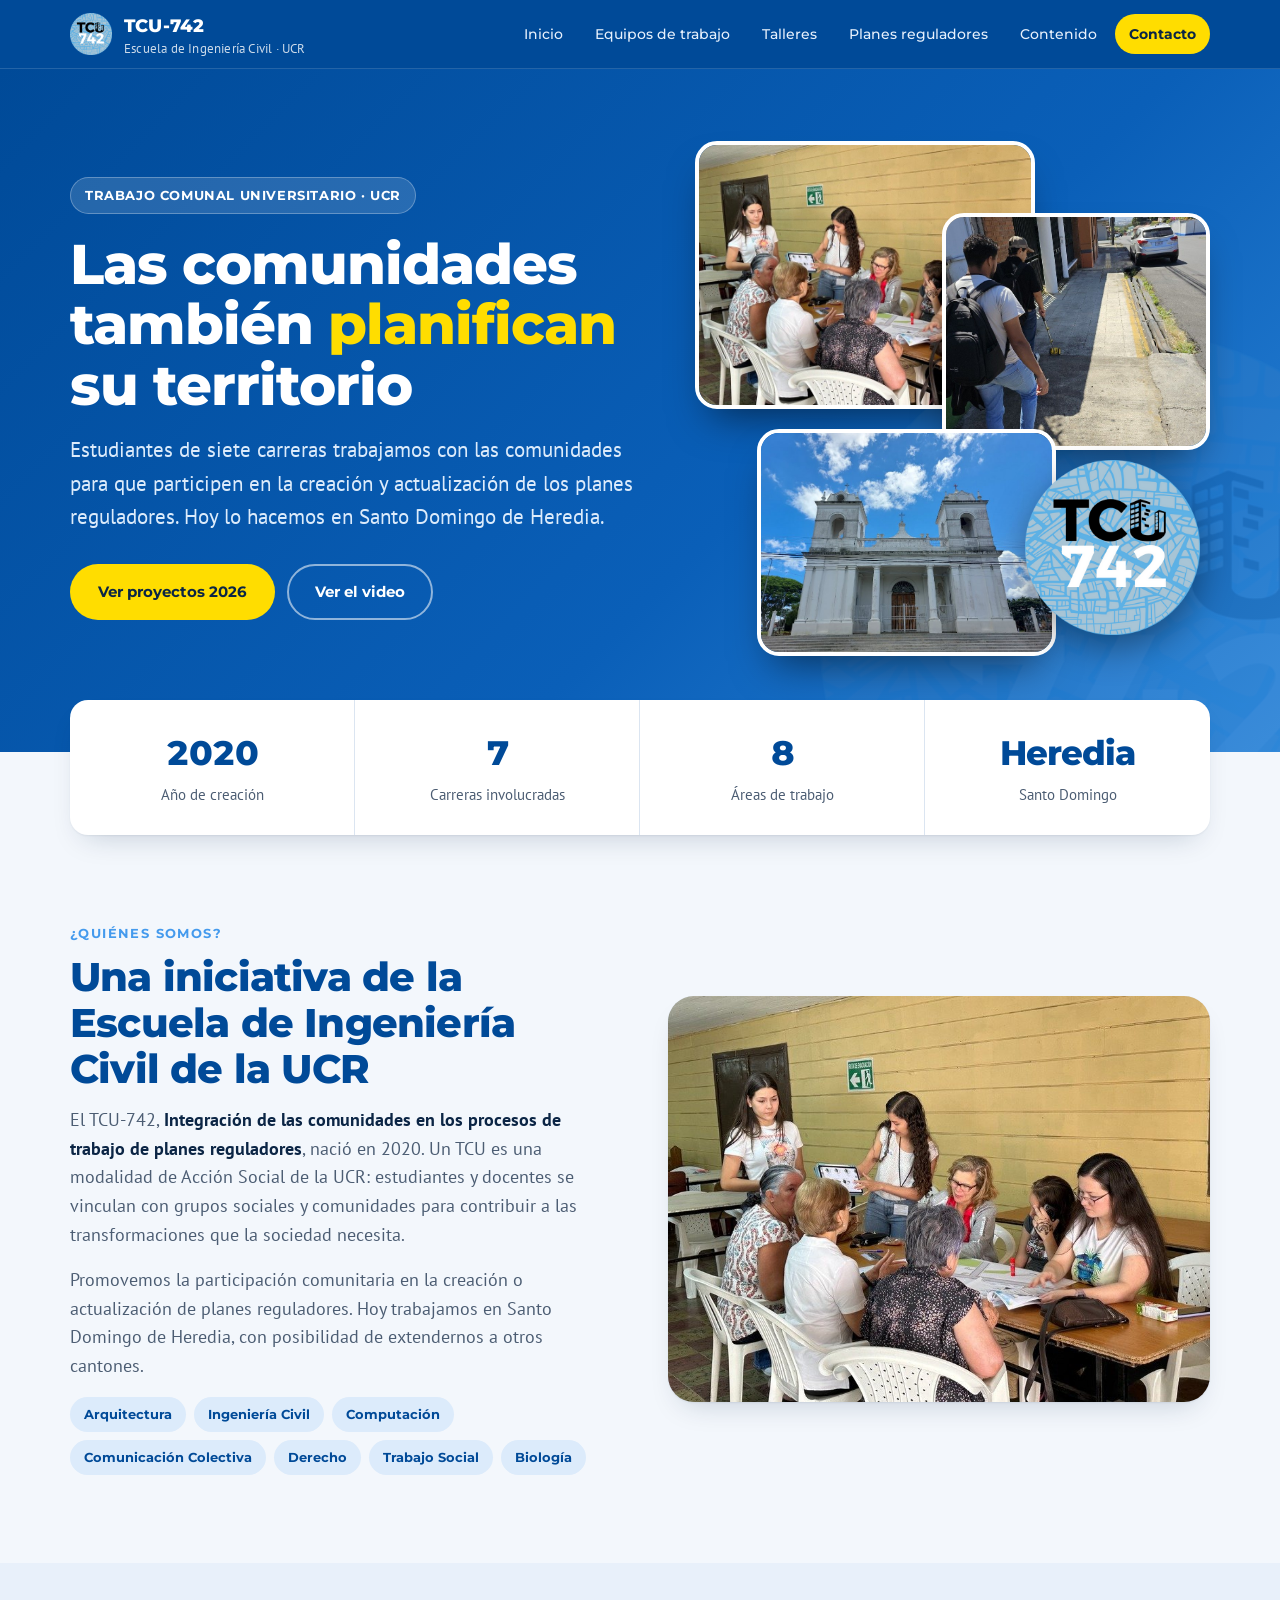
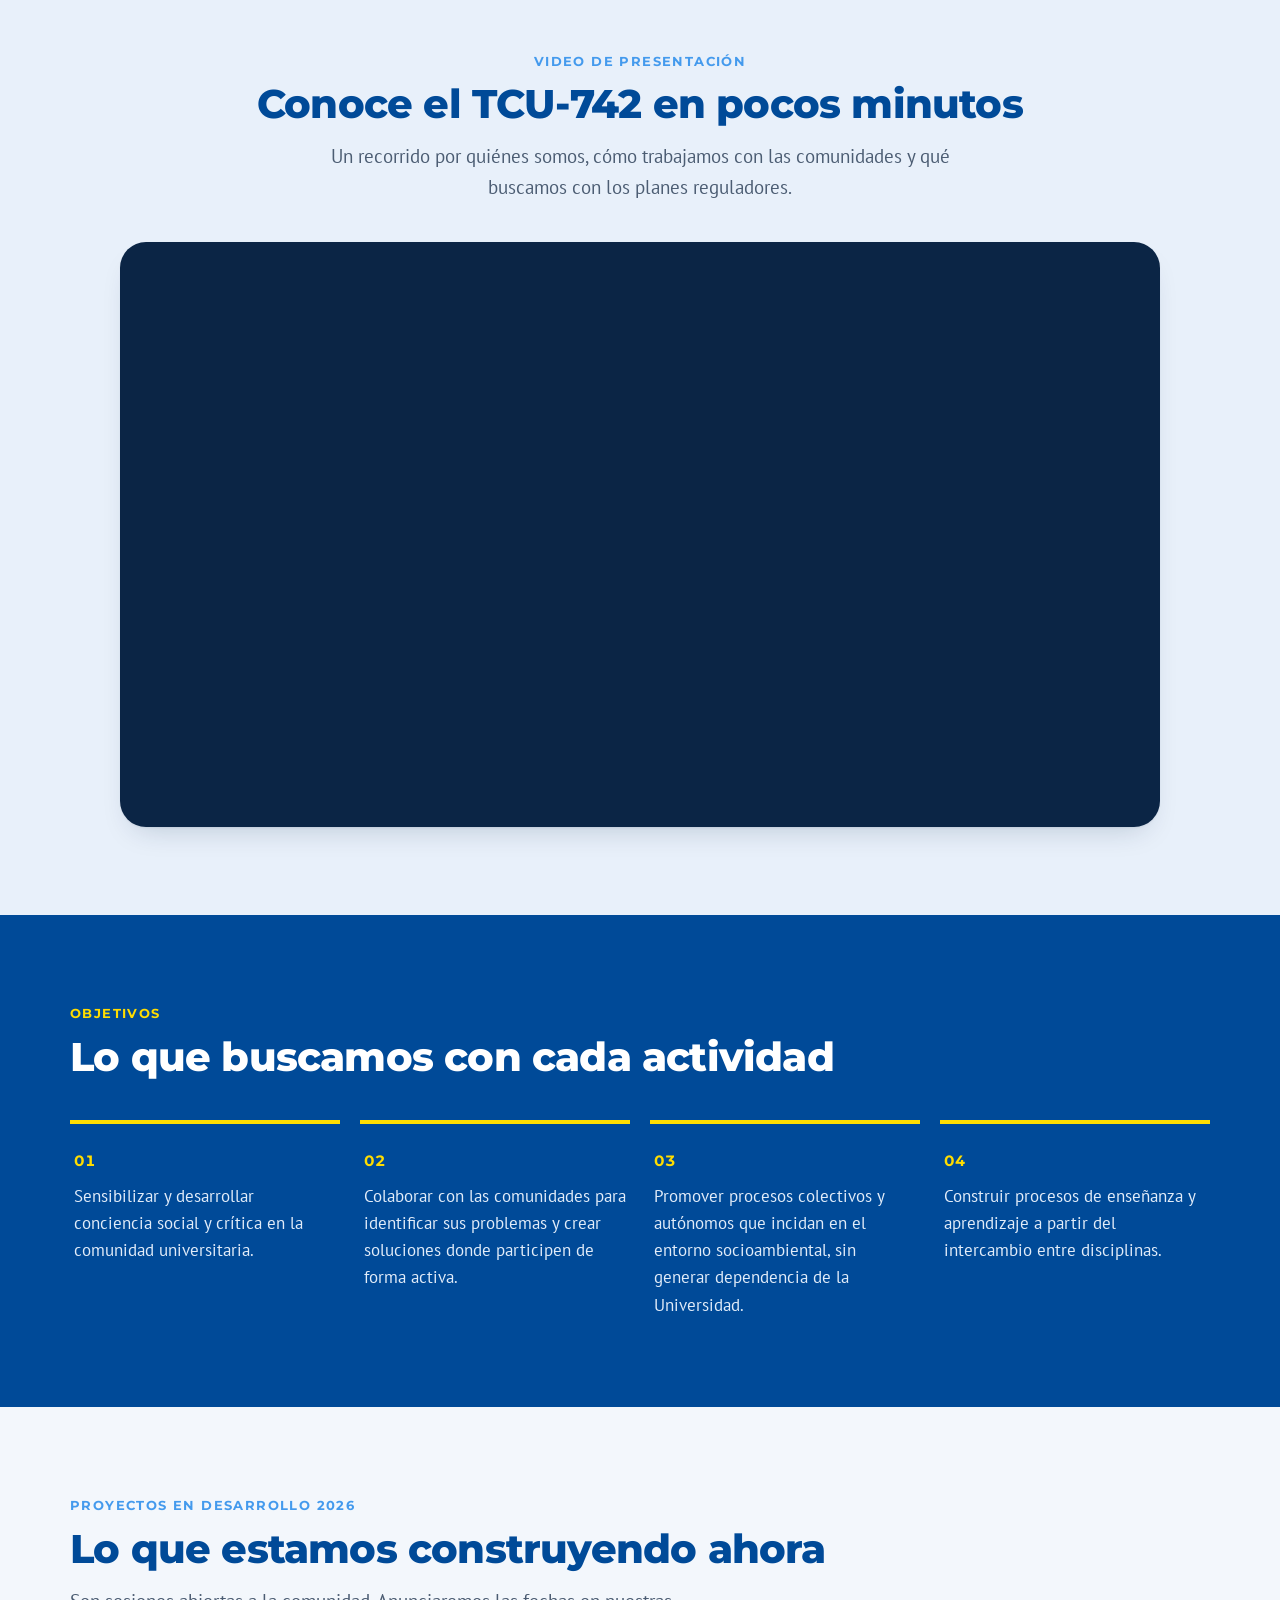
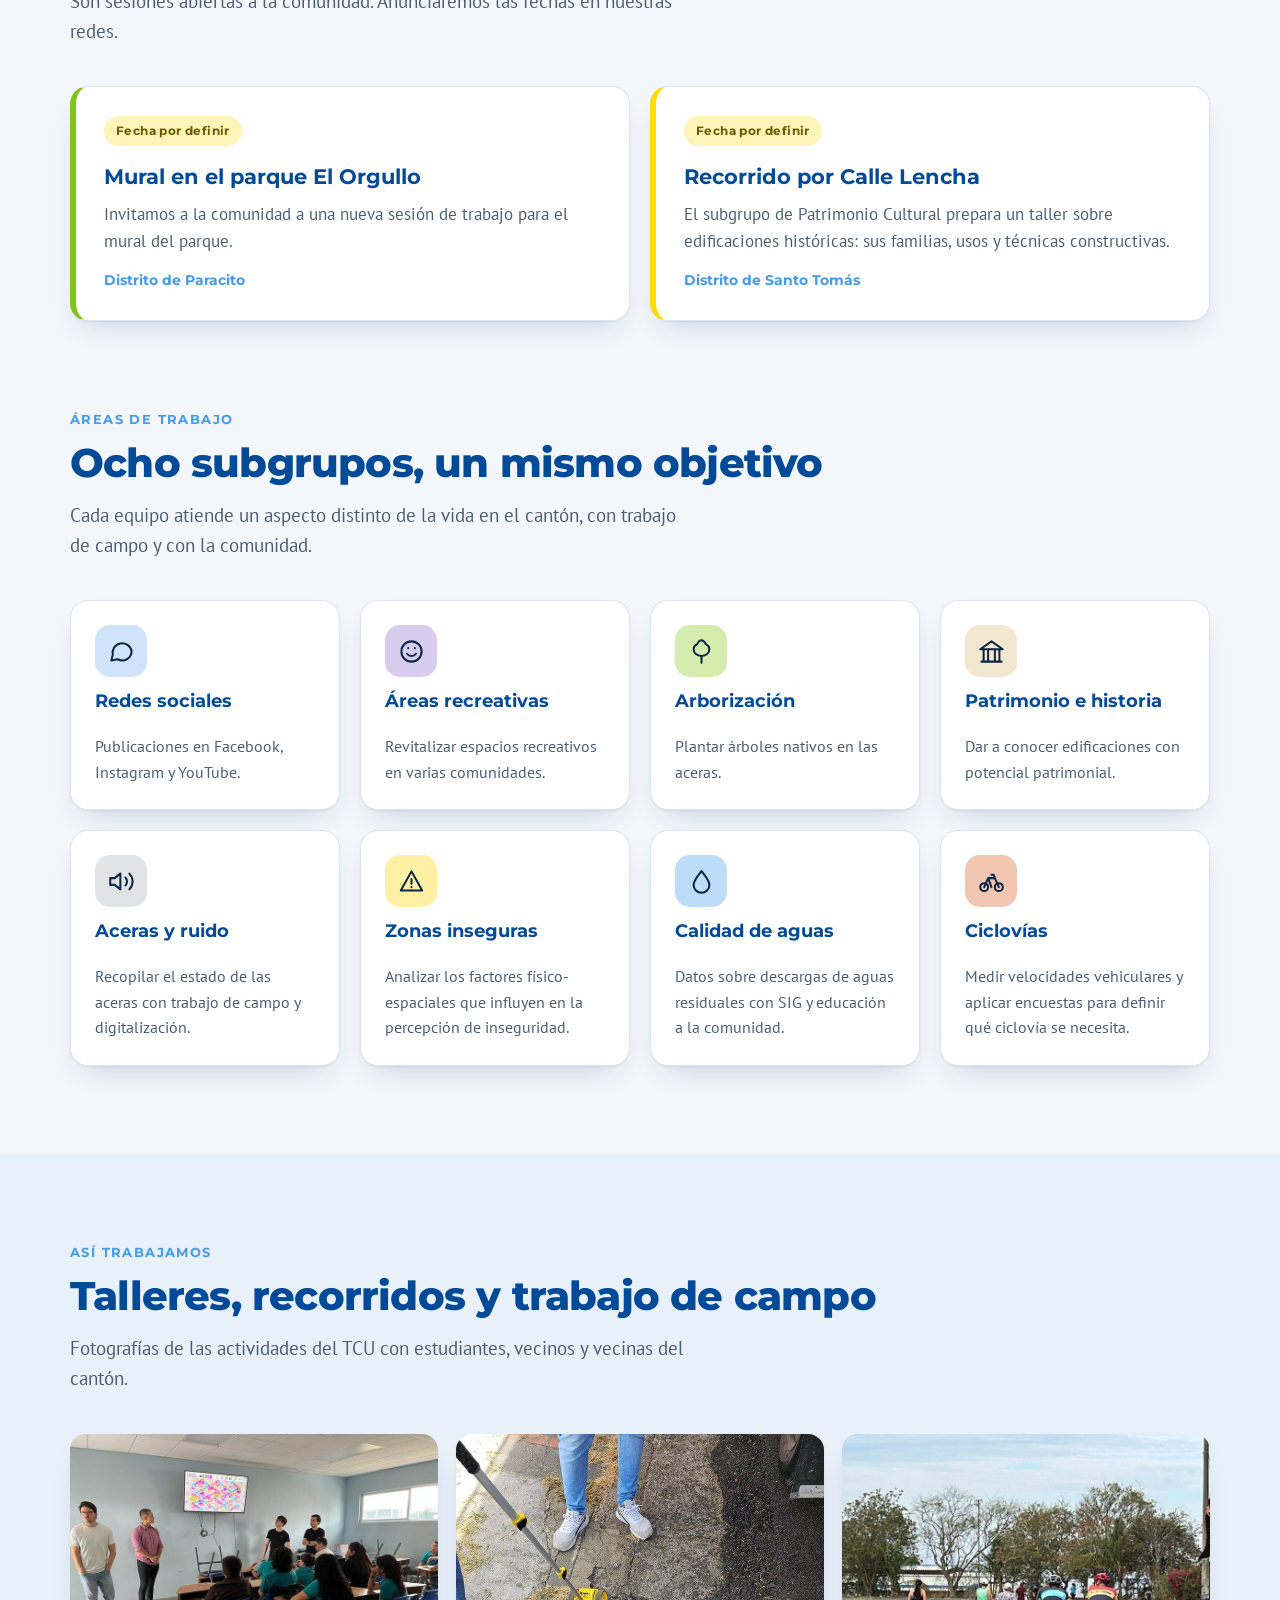
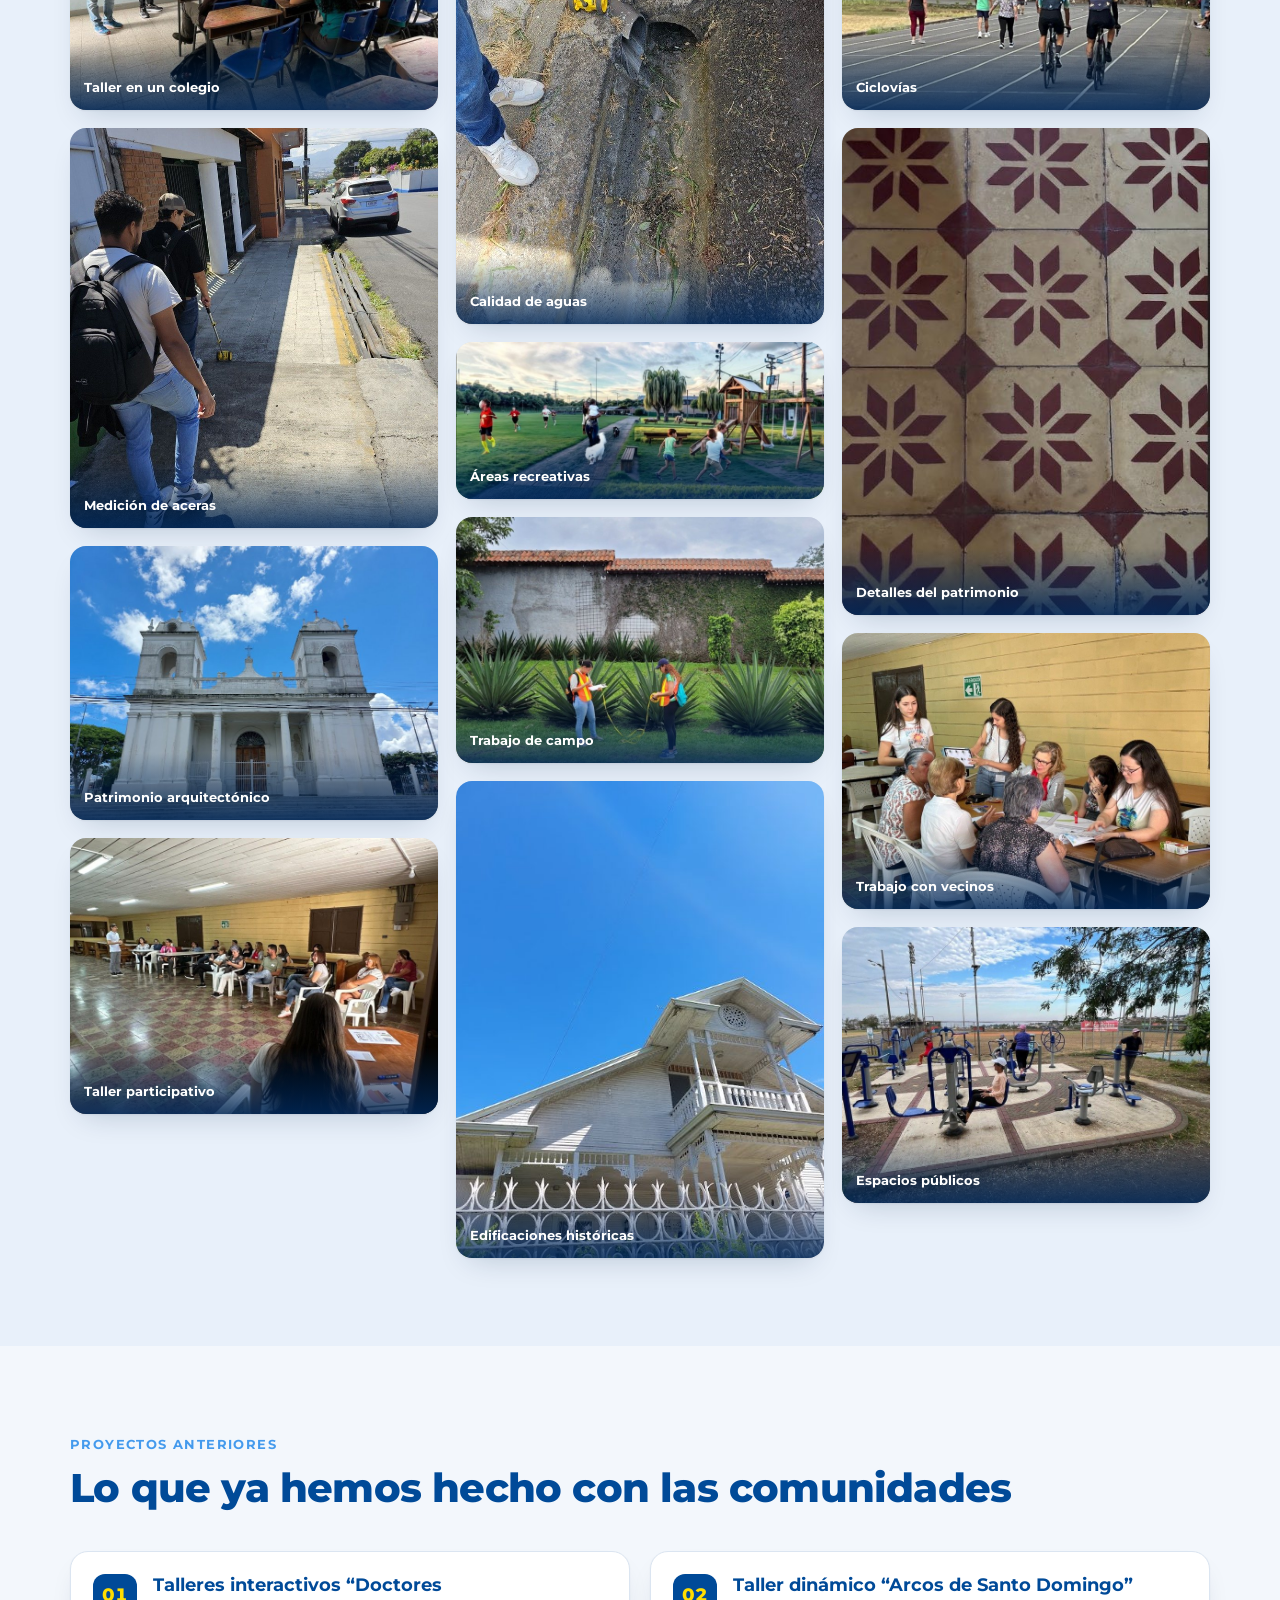
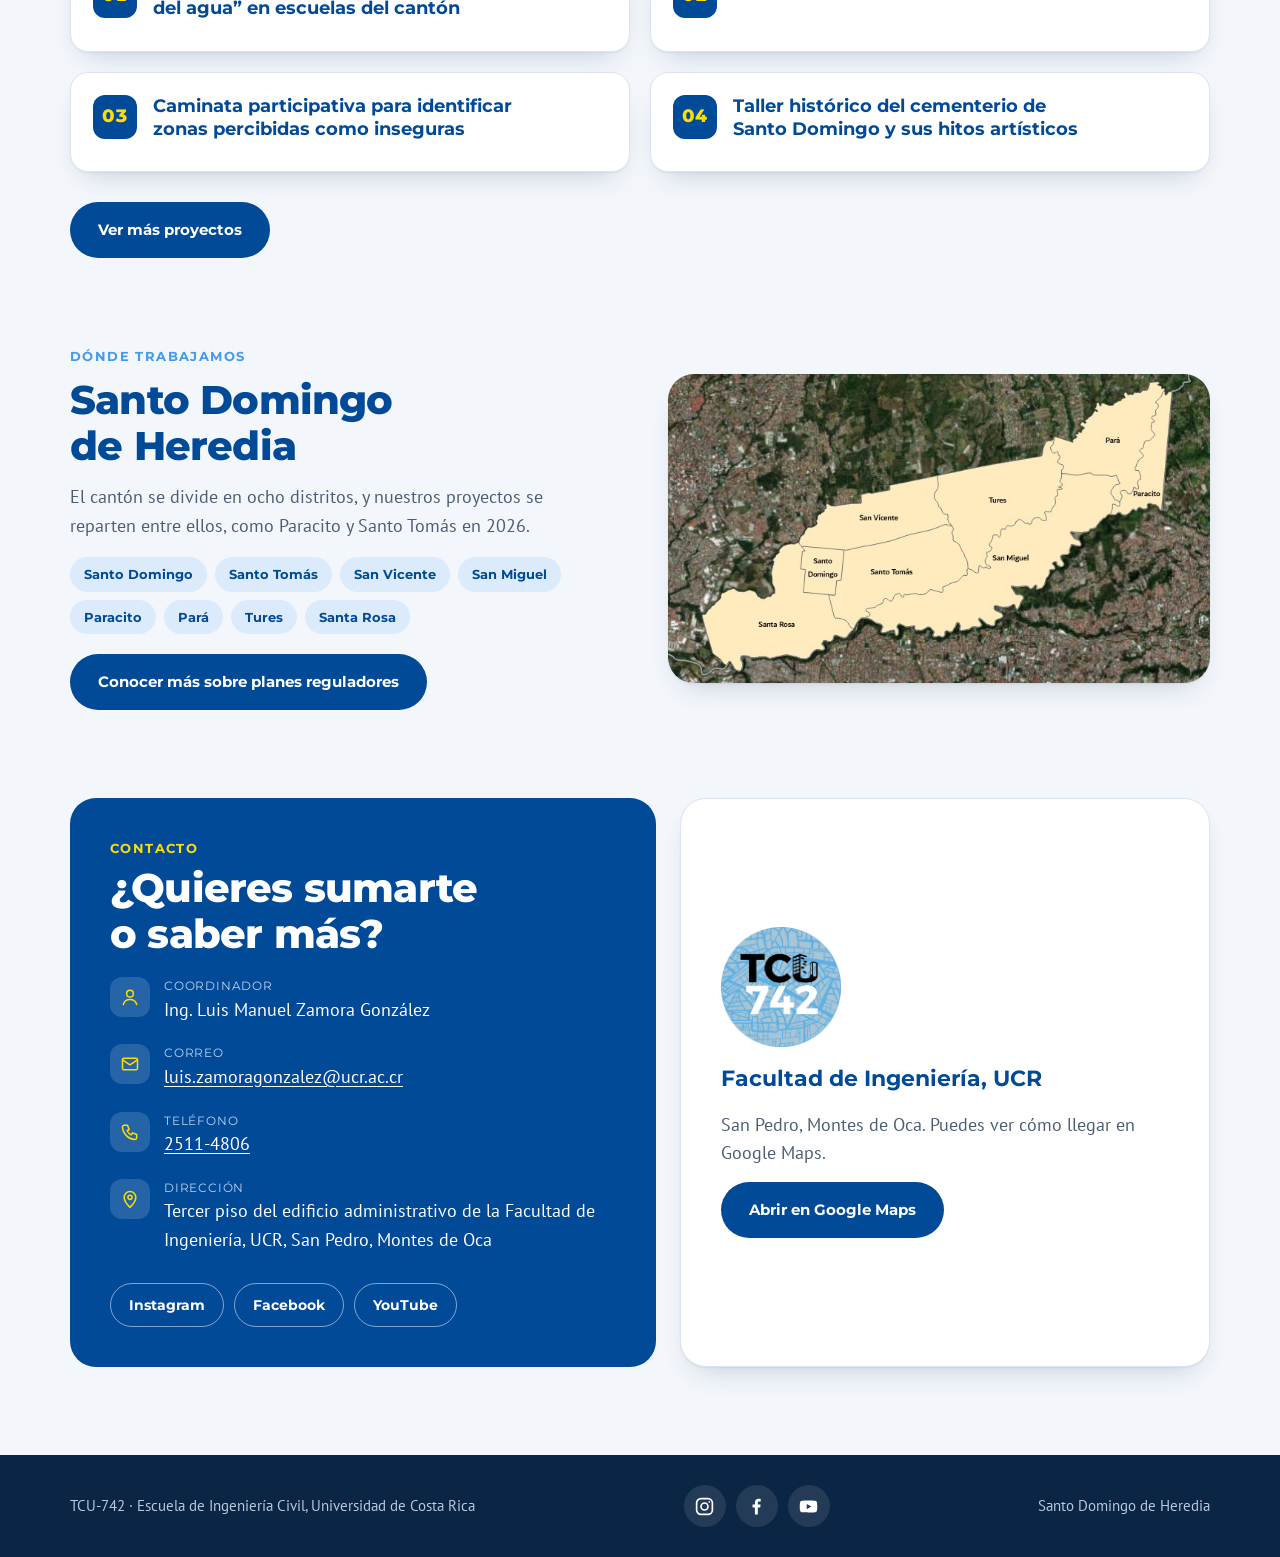
==== commit 5baf138d: "Add files via upload" ====
--- a/index.html
+++ b/index.html
@@ -172,7 +172,12 @@
   .ubicacion p{color:var(--suave)}
 
   footer{background:var(--tinta);color:#b9c9de;padding:30px 0;font-size:15px}
-  footer .wrap{display:flex;justify-content:space-between;flex-wrap:wrap;gap:8px}
+  footer .wrap{display:flex;justify-content:space-between;align-items:center;flex-wrap:wrap;gap:12px}
+  .sociales{display:flex;gap:10px}
+  .sociales a{width:42px;height:42px;border-radius:50%;display:grid;place-items:center;background:rgba(255,255,255,.1);color:#fff;transition:background .2s,color .2s,transform .2s}
+  .sociales a:hover{background:var(--amarillo);color:var(--tinta);transform:translateY(-2px)}
+  .sociales svg{width:21px;height:21px}
+  .videolink{display:none;text-align:center;margin:18px 0 0}
 
   @media(max-width:900px){
     body{font-size:17px}
@@ -189,6 +194,12 @@
     .links.abierto{display:flex}
     .burger{display:block}
     .info,.ubicacion{padding:30px 24px}
+  }
+  @media(max-width:700px){
+    #video .wrap{width:100%}
+    #video .cabeza,#video .videolink{padding-inline:20px}
+    .videoembed{border-radius:0;aspect-ratio:auto;height:min(78vw,420px);min-height:260px;box-shadow:none}
+    .videolink{display:block}
   }
   @media(max-width:560px){
     .c4,.c2{grid-template-columns:1fr}
@@ -277,6 +288,7 @@
       <div class="videoembed">
         <iframe src="https://drive.google.com/file/d/1j2CN5TJUdr0VYqw5EC4DVqB-M1Z2Fuxt/preview" title="Video de presentación del TCU-742" allow="autoplay; fullscreen" allowfullscreen loading="lazy"></iframe>
       </div>
+      <p class="videolink"><a class="btn azul" href="https://drive.google.com/file/d/1j2CN5TJUdr0VYqw5EC4DVqB-M1Z2Fuxt/view" target="_blank" rel="noopener">Abrir el video en pantalla completa</a></p>
     </div>
   </section>
 
@@ -404,9 +416,9 @@
         <div class="fila"><span class="pt"><svg viewBox="0 0 24 24"><path d="M5 4h4l2 5-2.5 1.5a11 11 0 0 0 5 5L15 13l5 2v4a2 2 0 0 1-2 2A16 16 0 0 1 3 6a2 2 0 0 1 2-2z"/></svg></span><div><small>Teléfono</small><a href="tel:+50625114806">2511-4806</a></div></div>
         <div class="fila"><span class="pt"><svg viewBox="0 0 24 24"><path d="M12 22s7-6.3 7-12a7 7 0 0 0-14 0c0 5.7 7 12 7 12z"/><circle cx="12" cy="10" r="2.5"/></svg></span><div><small>Dirección</small>Tercer piso del edificio administrativo de la Facultad de Ingeniería, UCR, San Pedro, Montes de Oca</div></div>
         <div class="redes">
-          <a href="http://www.instagram.com/tcu742/">Instagram</a>
-          <a href="https://www.facebook.com/TCU742/">Facebook</a>
-          <a href="http://www.youtube.com/@tcu742-escuelaingenieriaci2">YouTube</a>
+          <a href="https://www.instagram.com/tcu742/" target="_blank" rel="noopener">Instagram</a>
+          <a href="https://www.facebook.com/TCU742/" target="_blank" rel="noopener">Facebook</a>
+          <a href="https://www.youtube.com/@tcu742-escuelaingenieriaci2" target="_blank" rel="noopener">YouTube</a>
         </div>
       </div>
       <div class="ubicacion">
@@ -422,6 +434,11 @@
 <footer>
   <div class="wrap">
     <span>TCU-742 · Escuela de Ingeniería Civil, Universidad de Costa Rica</span>
+    <div class="sociales">
+      <a href="https://www.instagram.com/tcu742/" target="_blank" rel="noopener" aria-label="Instagram del TCU-742" title="Instagram"><svg viewBox="0 0 24 24" fill="none" stroke="currentColor" stroke-width="1.9" stroke-linecap="round" stroke-linejoin="round"><rect x="3" y="3" width="18" height="18" rx="5"/><circle cx="12" cy="12" r="4"/><circle cx="17.4" cy="6.6" r="1" fill="currentColor" stroke="none"/></svg></a>
+      <a href="https://www.facebook.com/TCU742/" target="_blank" rel="noopener" aria-label="Facebook del TCU-742" title="Facebook"><svg viewBox="0 0 24 24" fill="currentColor"><path d="M13.5 21v-8h2.7l.5-3.2h-3.2V7.9c0-.9.4-1.7 1.8-1.7h1.5V3.4S15.6 3.2 14.4 3.2c-2.6 0-4.2 1.5-4.2 4.3v2.3H7.5V13h2.7v8z"/></svg></a>
+      <a href="https://www.youtube.com/@tcu742-escuelaingenieriaci2" target="_blank" rel="noopener" aria-label="YouTube del TCU-742" title="YouTube"><svg viewBox="0 0 24 24" fill="currentColor"><path d="M21.6 7.2a2.5 2.5 0 0 0-1.8-1.8C18.2 5 12 5 12 5s-6.2 0-7.8.4A2.5 2.5 0 0 0 2.4 7.2C2 8.8 2 12 2 12s0 3.2.4 4.8a2.5 2.5 0 0 0 1.8 1.8C5.8 19 12 19 12 19s6.2 0 7.8-.4a2.5 2.5 0 0 0 1.8-1.8c.4-1.6.4-4.8.4-4.8s0-3.2-.4-4.8zM10 15V9l5.2 3z"/></svg></a>
+    </div>
     <span>Santo Domingo de Heredia</span>
   </div>
 </footer>
